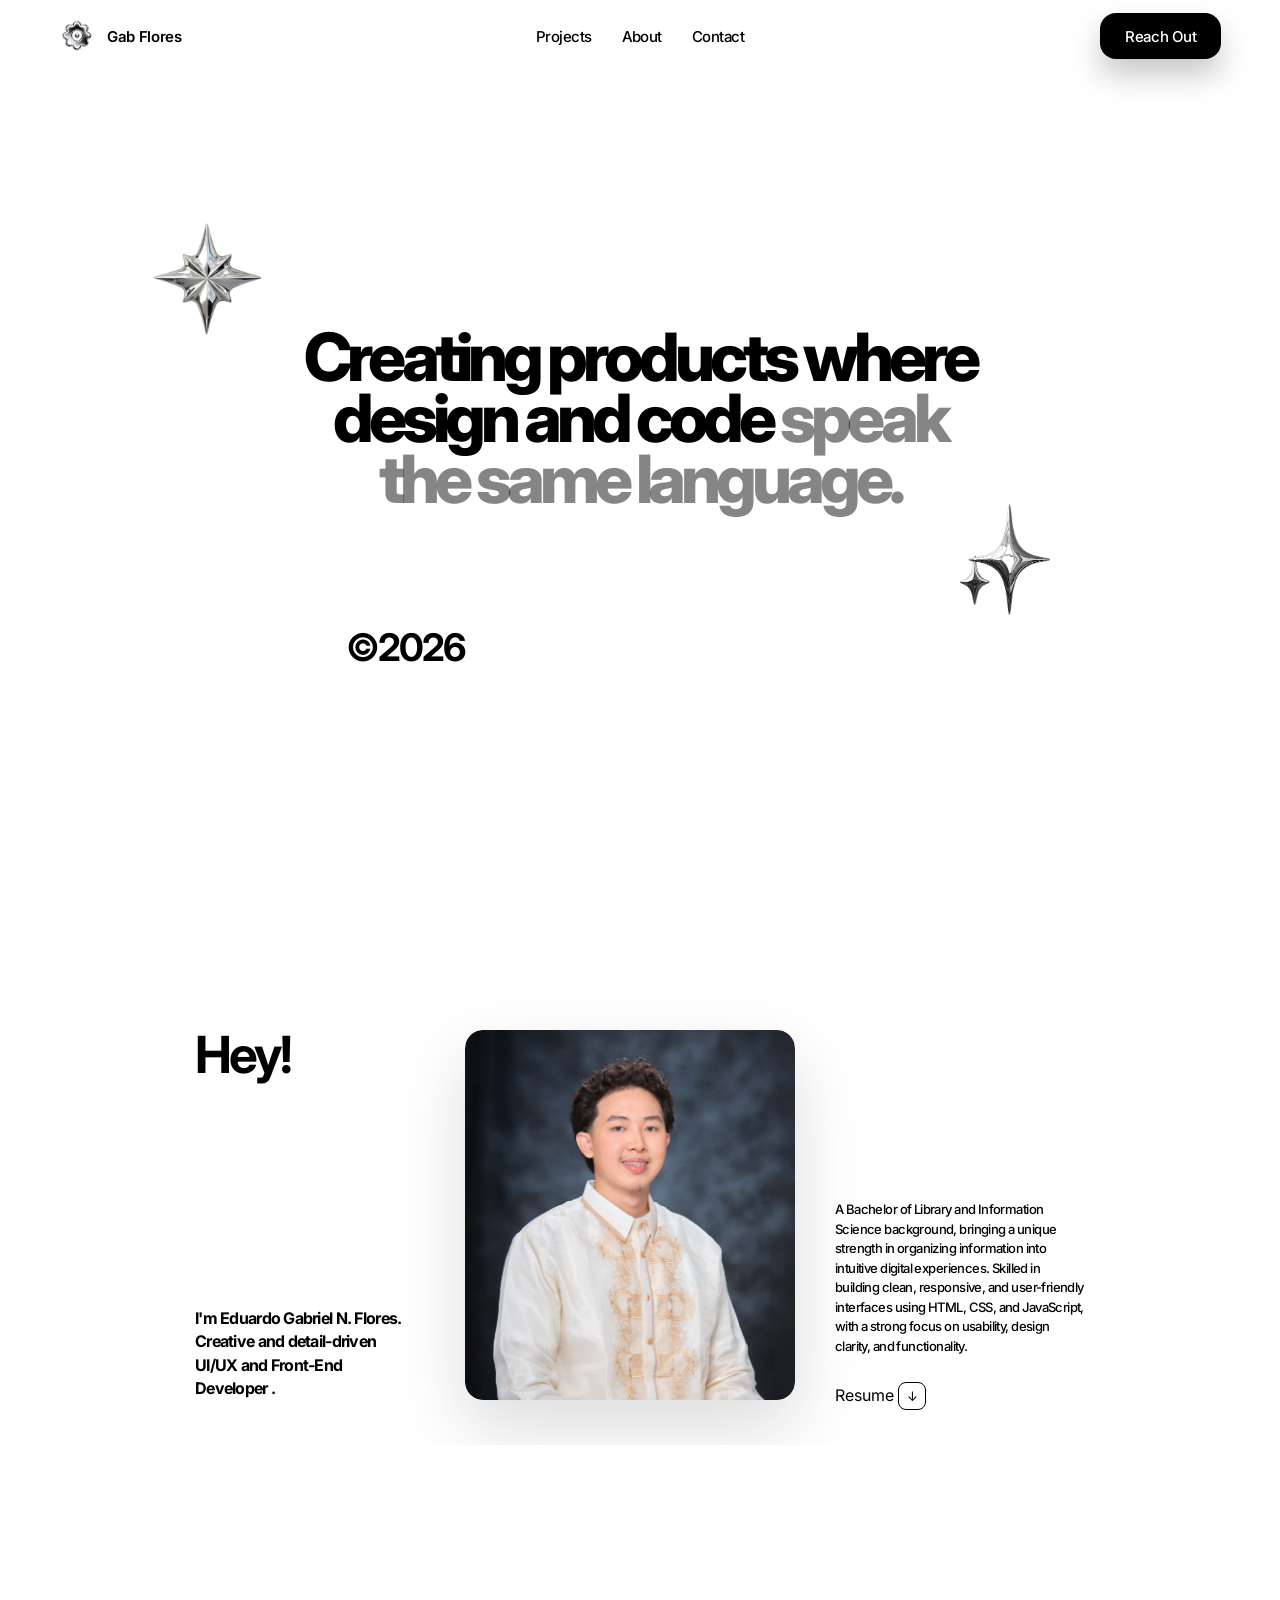
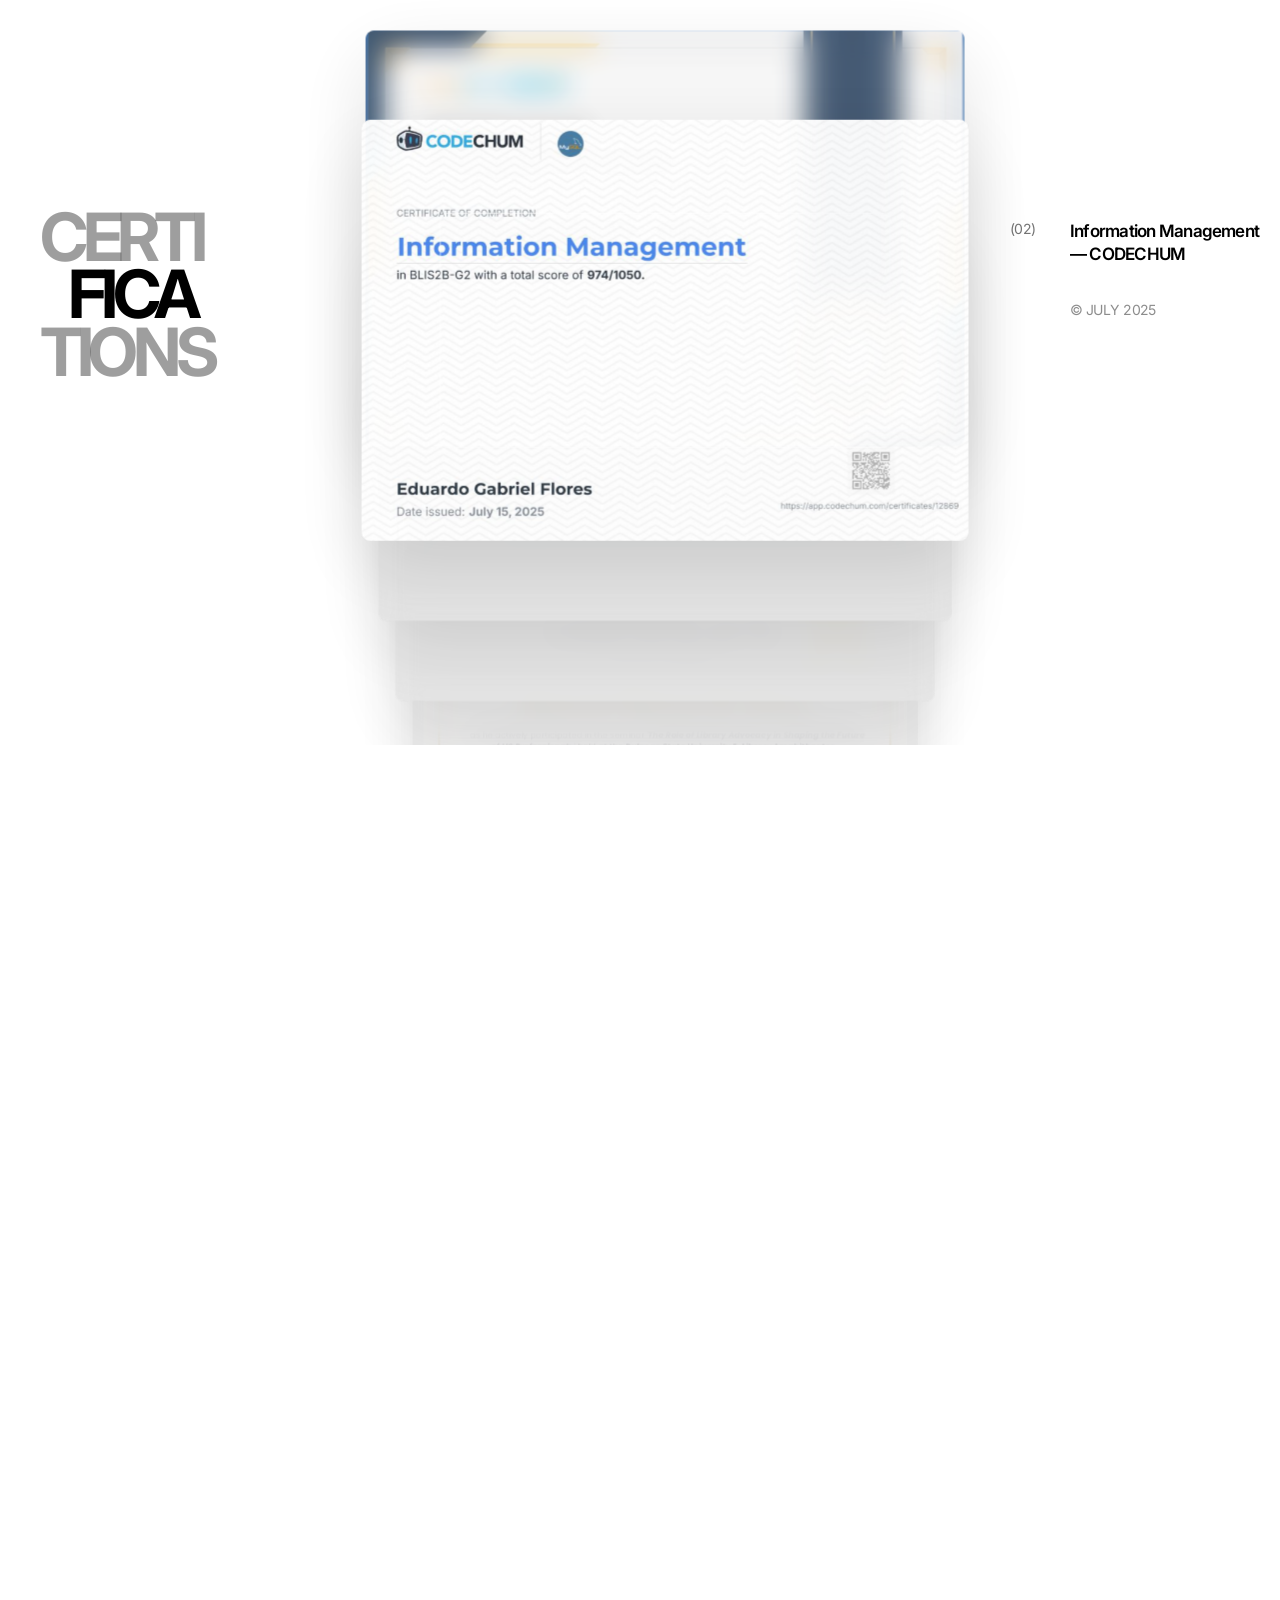
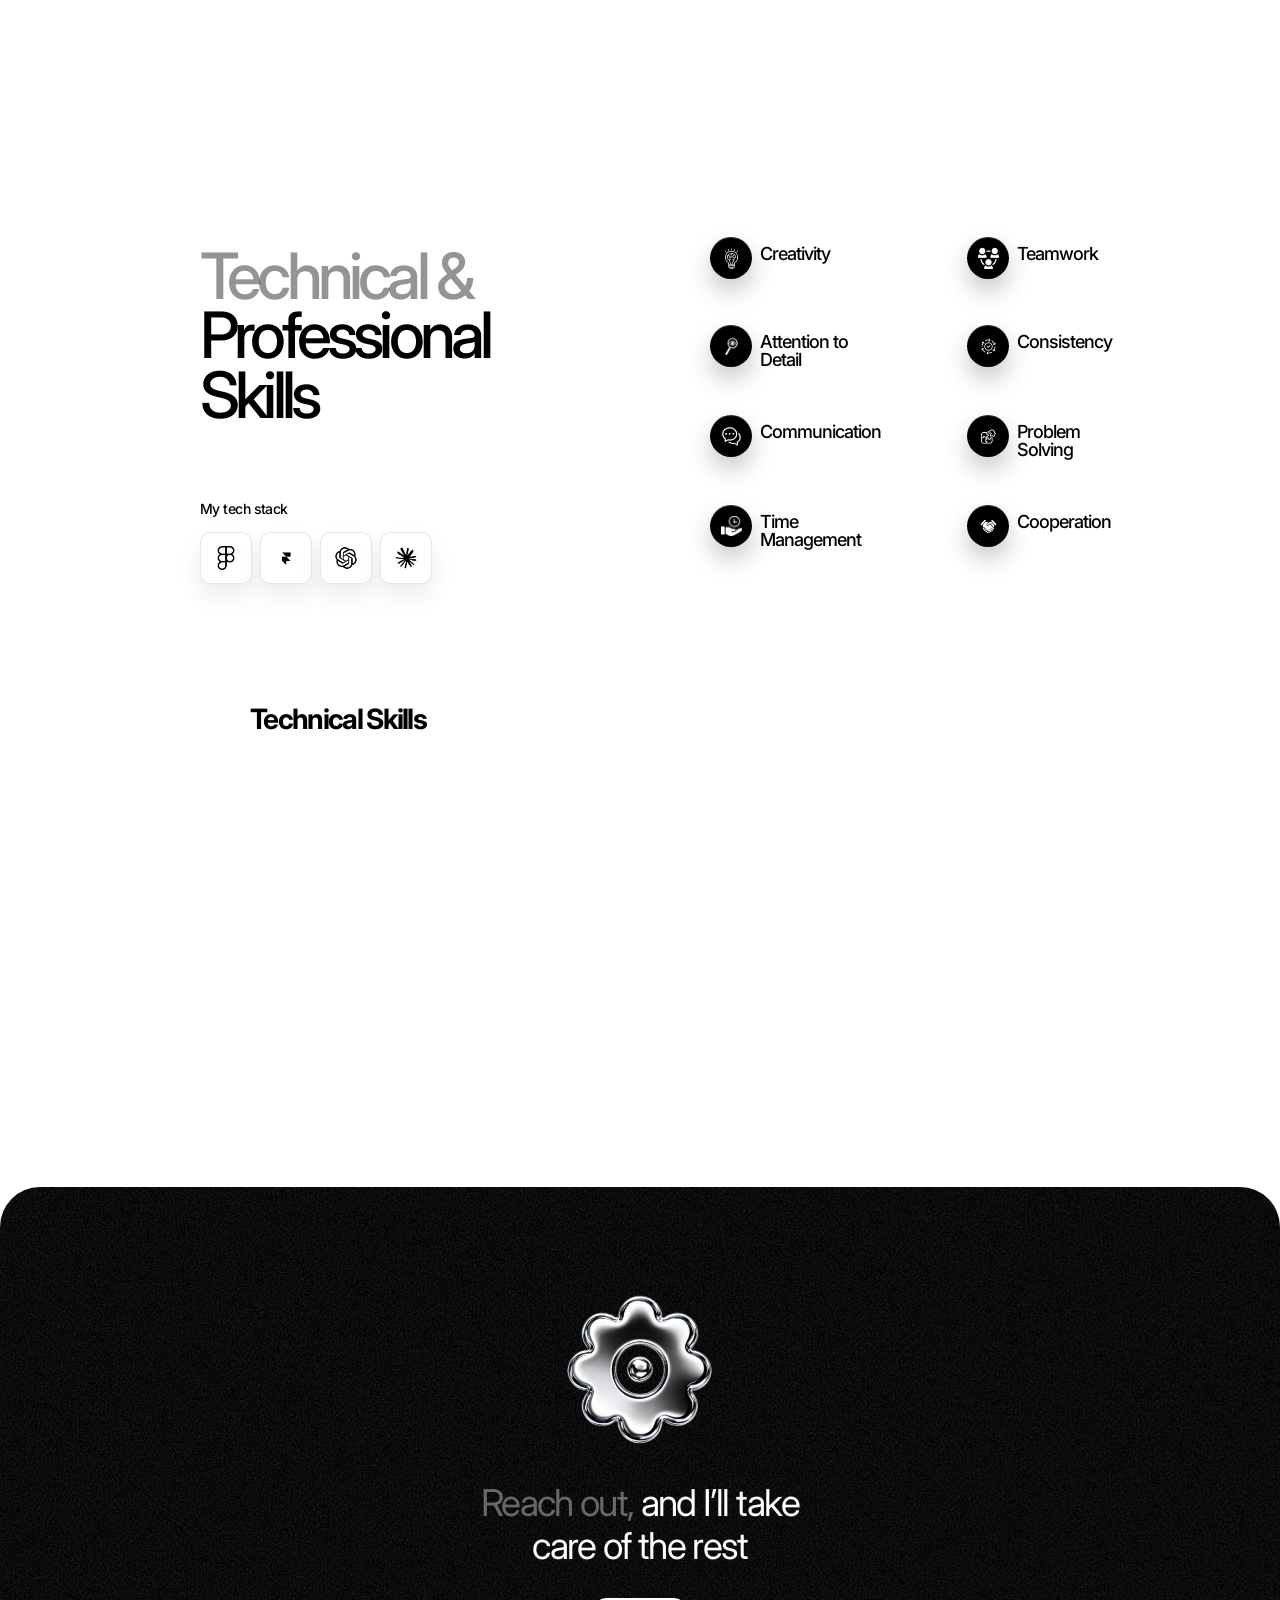
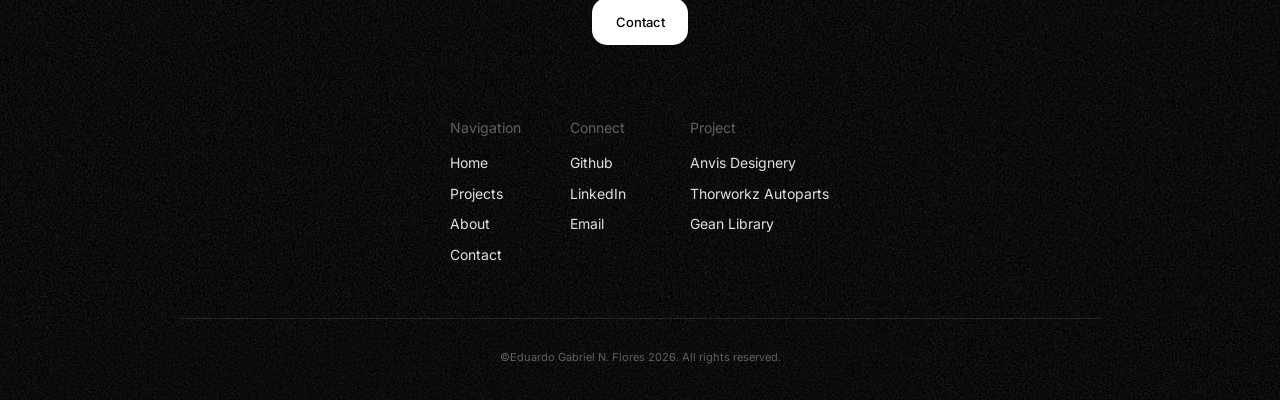
==== about.html @ dcfa1f6a "Initial portfolio upload" ====
<!DOCTYPE html>
<html lang="en">
<head>
  <meta charset="UTF-8" />
  <meta name="viewport" content="width=device-width, initial-scale=1.0" />
  <title>About — Gab Flores</title>
  <link rel="stylesheet" href="style.css" />
  <link rel="preconnect" href="https://fonts.googleapis.com" />
  <link rel="preconnect" href="https://fonts.gstatic.com" crossorigin />
  <link href="https://fonts.googleapis.com/css2?family=Inter:wght@300;400;500;600;700&display=swap" rel="stylesheet" />
</head>
<body>

<!-- NAV -->
  <nav class="nav" id="nav">
    <div class="nav__logo">
      <a href="index.html"><img src="image/download.png" alt="Gab Flores logo" class="nav__logo-img" /></a>
      <a href="index.html"><span class="nav__logo-text">Gab Flores</span></a>
    </div>
    <ul class="nav__links">
      <li><a href="projects.html">Projects</a></li>
      <li><a href="about.html">About</a></li>
      <li><a href="contact.html">Contact</a></li>
    </ul>
    <a href="contact.html" class="btn btn--dark">Reach Out</a>
    <button class="nav__burger" id="navBurger" aria-label="Menu">
      <span></span><span></span><span></span>
    </button>
  </nav>

<!-- MOBILE MENU -->
  <div class="mobile-menu" id="mobileMenu">
    <ul>
      <li><a href="index.html">Home</a></li>
      <li><a href="projects.html">Projects</a></li>
      <li><a href="about.html">About</a></li>
      <li><a href="contact.html">Contact</a></li>
    </ul>

    <a href="contact.html" class="mobile-menu__reach">Reach Out</a>

    <img src="image/download.png" alt="Gab Flores logo" class="mobile-menu__logo" />

    <div class="mobile-menu__socials">
      <a href="mailto:nuque211811@gmail.com" aria-label="Email">
        <img src="image/email.png" alt="Email" />
      </a>
      <a href="https://www.linkedin.com/in/eduardo-gabriel-flores-74ba073aa/" target="_blank" aria-label="LinkedIn">
        <img src="image/link.png" alt="LinkedIn" />
      </a>
      <a href="https://github.com/code-gab18" target="_blank" aria-label="Github">
        <img src="image/6.png" alt="Github" />
      </a>
    </div>
  </div>

<!-- ABOUT HERO -->
<section class="about-hero">
  <img src="image/chrome1.png" alt="" class="about-hero__star" />

  <h1 class="about-hero__title">
    Creating products where<br />
    design and code <span>speak</span><br />
    <span>the same language.</span>
  </h1>

  <img src="image/chrome2.png" alt="" class="about-hero__plus" />

  <p class="about-hero__year">©2026</p>
</section>

  <!-- ABOUT INTRO -->
<section class="about-intro">
  <div class="about-intro__inner">

    <div class="about-intro__left">
      <h2 class="about-intro__hey">Hey!</h2>

      <p class="about-intro__sub">
        I'm Eduardo Gabriel N. Flores.<br>
        Creative and detail-driven<br>
        UI/UX and Front-End<br>
        Developer .
      </p>
    </div>

    <div class="about-intro__center">
      <img src="image/f9f101a0-ad62-48b0-b1f3-c94a08773283.jpg" alt="Eduardo Gabriel N. Flores" class="about-intro__photo" />
    </div>

    <div class="about-intro__right">
      <p>
        A Bachelor of Library and Information Science background, bringing a unique
        strength in organizing information into intuitive digital experiences.
        Skilled in building clean, responsive, and user-friendly interfaces using
        HTML, CSS, and JavaScript, with a strong focus on usability, design clarity,
        and functionality.
      </p>

      <a href="image/Resume.pdf" download="Eduardo_Gabriel_Nuque_Flores_Resume.pdf" class="get-started-link">
  Resume
  <span class="arrow-box">↓</span>
</a>
    </div>

  </div>
</section>

<!-- CERTIFICATIONS ARCHIVE -->
<section class="about-archive" id="aboutArchive">
  <div class="about-archive__sticky">
    <div class="about-archive__inner">

      <div class="about-archive__left">
        <h2><span>CERTI</span>&ensp;FICA<span>TIONS</span></h2>
      </div>

      <div class="about-archive__stack" id="archiveStack">
        <article class="about-archive__card" data-title="Website UI/UX Designing using ChatGPT — Simplilearn" data-year="MAY 2026">
          <img src="image/Cert3.JPG" alt="">
          <button class="archive-view-btn" type="button">View</button>
        </article>

        <article class="about-archive__card" data-title="Information Management — CODECHUM" data-year=" JULY 2025">
          <img src="image/Cert2.JPG" alt="">
          <button class="archive-view-btn" type="button">View</button>
        </article>

        <article class="about-archive__card" data-title="Empathy in Action: Building Stronger Teams Through Understanding" data-year="APRIL 2025">
          <img src="image/archive-3.jpg" alt="">
          <button class="archive-view-btn" type="button">View</button>
        </article>

        <article class="about-archive__card" data-title="Breaking Barriers: Inclusive Leadership for a Diverse Community" data-year=" APRIL 2025">
          <img src="image/Cert4.png" alt="">
          <button class="archive-view-btn" type="button">View</button>
        </article>

        <article class="about-archive__card" data-title="Adaptive Leadership: Overcoming Challenges with Resilience" data-year="APRIL 2025">
          <img src="image/Cert5.png" alt="">
          <button class="archive-view-btn" type="button">View</button>
        </article>

        <article class="about-archive__card" data-title="The Role of Library Advocacy in Shaping the Future LIS Professionals" data-year="FEBRUARY 2025">
          <img src="image/cert1.JPG" alt="">
          <button class="archive-view-btn" type="button">View</button>
        </article>
      </div>

      <div class="about-archive__info">
        <span id="archiveMetaNum">(01)</span>
        <div>
          <strong id="archiveMetaTitle">Empathy in Action</strong>
          <p id="archiveMetaType">Building Stronger Teams Through Understanding</p>
        </div>
        <span id="archiveMetaYear">© 2025</span>
      </div>

    </div>
  </div>
</section>

<!-- IMAGE PREVIEW -->
<div class="archive-preview" id="archivePreview">
  <div class="archive-preview__panel">
    <button class="archive-preview__close" id="archivePreviewClose" type="button">✕</button>
    <img src="" alt="" id="archivePreviewImg">
  </div>
</div>

  <!-- SKILLS SECTION -->
<section class="skills">
  <div class="skills__inner">

    <div class="skills__left">
      <h2 class="skills__title">
        <span>Technical &amp;</span><br>
        Professional<br>
        Skills
      </h2>

      <div class="skills__tech-stack">
        <p class="skills__tech-label">My tech stack</p>

        <div class="skills__tech-icons">
          <a href="#" class="tech-icon"><img src="image/logo1.png" alt="Figma"></a>
          <a href="#" class="tech-icon"><img src="image/logo2.png" alt="Framer"></a>
          <a href="#" class="tech-icon"><img src="image/logo3.png" alt="OpenAI"></a>
          <a href="#" class="tech-icon"><img src="image/logo4.png" alt="Tool"></a>
        </div>
      </div>
    </div>

    <div class="skills__right">
      <div class="skills__list">

        <div class="skill-item">
          <span class="skill-item__icon"><img src="image/icon1.png" alt=""></span>
          <p>Creativity</p>
        </div>

        <div class="skill-item">
          <span class="skill-item__icon"><img src="image/icon5.png" alt=""></span>
          <p>Teamwork</p>
        </div>

        <div class="skill-item">
          <span class="skill-item__icon"><img src="image/icon2.png" alt=""></span>
          <p>Attention to Detail</p>
        </div>

        <div class="skill-item">
          <span class="skill-item__icon"><img src="image/icon6.png" alt=""></span>
          <p>Consistency</p>
        </div>

        <div class="skill-item">
          <span class="skill-item__icon"><img src="image/icon3.png" alt=""></span>
          <p>Communication</p>
        </div>

        <div class="skill-item">
          <span class="skill-item__icon"><img src="image/icon7.png" alt=""></span>
          <p>Problem Solving</p>
        </div>

        <div class="skill-item">
          <span class="skill-item__icon"><img src="image/icon4.png" alt=""></span>
          <p>Time Management</p>
        </div>

        <div class="skill-item">
          <span class="skill-item__icon"><img src="image/icon8.png" alt=""></span>
          <p>Cooperation</p>
        </div>

      </div>
    </div>

  </div>
</section>

<!-- TECHNICAL SKILLS -->
<section class="tech-skills">
  <div class="tech-skills__inner">
    <h2 class="tech-skills__title">Technical Skills</h2>

    <div class="tech-skills__grid">
      <div class="tech-card">
        <div class="tech-card__icon">
          <img src="image/1.png" alt="HTML5">
        </div>
        <div class="tech-card__info">
          <h3>HTML5</h3>
          <p>Creates the structure behind every webpage.</p>
        </div>
      </div>

      <div class="tech-card">
        <div class="tech-card__icon">
          <img src="image/4.png" alt="UI/UX">
        </div>
        <div class="tech-card__info">
          <h3>UI/UX</h3>
          <p>Designing intuitive digital experiences.</p>
        </div>
      </div>

      <div class="tech-card">
        <div class="tech-card__icon">
          <img src="image/2.png" alt="CSS3">
        </div>
        <div class="tech-card__info">
          <h3>CSS3</h3>
          <p>Creates visually engaging web experiences.</p>
        </div>
      </div>

      <div class="tech-card">
        <div class="tech-card__icon">
          <img src="image/5.png" alt="Figma">
        </div>
        <div class="tech-card__info">
          <h3>Figma</h3>
          <p>From wireframes to polished prototypes.</p>
        </div>
      </div>

      <div class="tech-card">
        <div class="tech-card__icon">
          <img src="image/3.png" alt="JavaScript">
        </div>
        <div class="tech-card__info">
          <h3>JavaScript</h3>
          <p>Turns static pages into interactive products.</p>
        </div>
      </div>

      <div class="tech-card">
        <div class="tech-card__icon">
          <img src="image/6.png" alt="GitHub">
        </div>
        <div class="tech-card__info">
          <h3>GitHub</h3>
          <p>Building and maintaining code efficiently.</p>
        </div>
      </div>
    </div>
  </div>
</section>

<!-- FOOTER -->
<footer class="gf-footer">
  <div class="gf-footer__wrap">

    <a href="index.html" class="gf-footer__flower-link" aria-label="Contact">
      <img src="image/download.png" alt="" class="gf-footer__flower" />
    </a>

    <h2 class="gf-footer__title">
      <span>Reach out,</span> and I’ll take<br />
      care of the rest
    </h2>

    <a href="contact.html" class="gf-footer__btn">Contact</a>

    <div class="gf-footer__links">
      <div class="gf-footer__col">
        <p>Navigation</p>
        <a href="index.html">Home</a>
        <a href="projects.html">Projects</a>
        <a href="about.html">About</a>
        <a href="contact.html">Contact</a>
      </div>

      <div class="gf-footer__col">
        <p>Connect</p>
        <a href="https://github.com/code-gab18">Github</a>
        <a href="https://www.linkedin.com/in/eduardo-gabriel-flores-74ba073aa/">LinkedIn</a>
        <a href="mailto:nuque21811@gmail.com">Email</a>
      </div>

      <div class="gf-footer__col">
        <p>Project</p>
        <a href="https://anvisdesignery.netlify.app/">Anvis Designery</a>
        <a href="https://thorworkz.netlify.app/">Thorworkz Autoparts</a>
        <a href="https://geanlibrary.netlify.app/">Gean Library</a>
      </div>
    </div>

    <div class="gf-footer__line"></div>

    <p class="gf-footer__copy">
      ©Eduardo Gabriel N. Flores 2026. All rights reserved.
    </p>

  </div>
</footer>

  <script src="main.js"></script>
</body>
</html>
---- style.css ----
/* ============================================================
   GAB FLORES — Pixel-perfect replica
   ============================================================ */

*, *::before, *::after { box-sizing: border-box; margin: 0; padding: 0; }

:root {
  --black: #000000;
  --white: #ffffff;
  --off-white: #f5f5f5;
  --gray-text: #555;
  --gray-light: #e5e5e5;
  --font: 'Inter', -apple-system, BlinkMacSystemFont, sans-serif;
  --nav-h: 72px;
}

:root {
  --hero-x: clamp(28px, 4.6vw, 72px);
  --hero-text-left: clamp(72px, 11.4vw, 210px);
  --hero-text-right: clamp(72px, 12vw, 230px);
  --framer-ease: cubic-bezier(.22, 1, .36, 1);
}

html { scroll-behavior: smooth; }

body {
  font-family: var(--font);
  color: var(--black);
  background: var(--white);
  overflow-x: hidden;
  -webkit-font-smoothing: antialiased;
}

img { display: block; max-width: 100%; }
a { text-decoration: none; color: inherit; }
ul { list-style: none; }

/* ============================================================
   BUTTONS
   ============================================================ */
.btn {
  display: inline-flex;
  align-items: center;
  justify-content: center;
  gap: 8px;
  min-height: 42px;
  padding: 11px 22px;
  border-radius: 999px;
  font-size: 14px;
  font-weight: 500;
  line-height: 1;
  cursor: pointer;
  border: 0;
  white-space: nowrap;
  will-change: transform, opacity, background-color;
  transition:
    transform 320ms cubic-bezier(.22, 1, .36, 1),
    opacity 320ms cubic-bezier(.22, 1, .36, 1),
    background-color 320ms cubic-bezier(.22, 1, .36, 1),
    border-color 320ms cubic-bezier(.22, 1, .36, 1);
}
.btn:hover { opacity: .82; transform: translateY(-2px); }
.btn:active { transform: translateY(0) scale(.98); }

.btn--dark { background: var(--black); color: var(--white); }
.btn--outline {
  background: transparent;
  color: var(--white);
  border: 1px solid rgba(255,255,255,.48);
}
.btn--outline:hover { background: rgba(255,255,255,.08); border-color: rgba(255,255,255,.76); }


/* ============================================================
   NAV
   ============================================================ */

.nav,
.nav.scrolled {
  height: var(--nav-h) !important;
  padding: 0 var(--hero-x) !important;
  display: grid !important;
  grid-template-columns: 1fr auto 1fr !important;
  align-items: center !important;
  border: 0 !important;
  box-shadow: none !important;
  backdrop-filter: none !important;
  -webkit-backdrop-filter: none !important;
}

.nav > .btn--dark {
  justify-self: end;
  height: 46px;
  padding: 0 25px;
  border-radius: 16px;
  font-size: 15px;
  font-weight: 500;
  letter-spacing: -0.02em;
  box-shadow: 0 16px 30px rgba(0,0,0,.22);
}

.nav {
  position: fixed;
  top: 0; left: 0; right: 0;
  z-index: 100;
  height: var(--nav-h);
  display: flex;
  align-items: center;
  justify-content: space-between;
  padding: 0 32px;
  background: #fff !important;
  transition: background 0.3s;
}

.nav__logo {
  justify-self: start;
  display: flex;
  align-items: center;
  gap: 12px;
  font-size: 15px;
  font-weight: 600;
  letter-spacing: -0.02em;
   line-height: 1;
}

.nav__logo-img {
  width: 36px !important;
  height: 36px !important;
  object-fit: contain;
  display: block;
  animation: gfFlowerRotate 11s linear infinite;
  transform-origin: center;
  transition:
    scale 0.45s cubic-bezier(.22,1,.36,1),
    filter 0.45s cubic-bezier(.22,1,.36,1),
    opacity 0.45s cubic-bezier(.22,1,.36,1);
}

.nav__links {
  display: flex;
  gap: 30px;
  font-size: 15px;
  font-weight: 500;
  letter-spacing: -0.035em;
}

.nav__links a {
  color: var(--black);
  transition: transform 360ms var(--framer-ease), opacity 360ms var(--framer-ease);
  opacity: 1;
}
.nav__links a:hover {
  color: #c0c0c0;
  font-size: 20px;
}
.nav__links a:hover,
.nav__links a.active {
  opacity: 55;
  transform: translateY(-1px);
}

.nav__burger {
  display: none;
  flex-direction: column;
  gap: 5px;
  background: none;
  border: none;
  cursor: pointer;
  padding: 6px;
}
.nav__burger span {
  display: block;
  width: 22px;
  height: 2px;
  background: var(--black);
  border-radius: 2px;
  transition: all 0.3s;
}

/* MOBILE MENU */
.mobile-menu {
  display: none;
  position: fixed;
  top: var(--nav-h);
  left: 0; right: 0;
  background: var(--white);
  z-index: 99;
  padding: 24px 32px 32px;
  border-bottom: 1px solid var(--gray-light);
  flex-direction: column;
  gap: 20px;
  animation: slideDown 0.25s ease;
}
.mobile-menu.open { display: flex; }
.mobile-menu ul { display: flex; flex-direction: column; gap: 18px; }
.mobile-menu a { font-size: 16px; font-weight: 500; }

@keyframes slideDown {
  from { opacity: 0; transform: translateY(-10px); }
  to   { opacity: 1; transform: translateY(0); }
}


/* ============================================================
   HERO (index)
   ============================================================ */
.hero {
  min-height: 100svh;
  margin-top: 0px;
  padding-top: 0 !important;
  position: relative;
  overflow: hidden;
  background: var(--white);
  isolation: isolate;
}

.hero__photo-wrap {
  margin-top: 70px;
  width: 100%;
  min-height: calc(100svh - var(--nav-h));
  display: flex;
  justify-content: center;
  align-items: flex-start;
  position: relative;
  padding-top: clamp(8px, 2vw, 24px);
}



.hero__photo {
  width: min(48vw, 760px) !important;
  min-width: 1160px;
  height: 100vh !important;
  object-fit: cover;
  object-position: top center;
  margin: 0 auto;
  transform-origin: center 40%;
  transition: transform 900ms var(--framer-ease), filter 900ms var(--framer-ease);
  will-change: transform;
}

.hero__photo-wrap::before {
  content: '';
  position: absolute;
  inset: auto 0 0 0;
  height: 42%;
  background: linear-gradient(to bottom, rgba(255,255,255,0) 0%, rgba(255,255,255,.78) 40%, #ffffff 100%) !important;
  pointer-events: none;
  z-index: 1;
}



.hero__bottom {
  position: absolute;
  z-index: 3;
  bottom: 0;
  left: 0;
  right: 0;
  display: grid;
  grid-template-columns: minmax(340px, 500px) minmax(300px, 365px);
  justify-content: space-between;
  align-items: end;
  gap: 40px;
  padding: 0 var(--hero-text-right) clamp(54px, 7vh, 94px) var(--hero-text-left) !important;
  margin-bottom: 50px;
}


.hero__headline {
  font-size: 40px;
  font-weight: 500;
  line-height: .98;
  letter-spacing: -.055em;
  color: var(--black);
  text-wrap: balance;
  margin-bottom: 50px;
}

.hero__bio {
  display: flex;
  flex-direction: column;
  align-items: flex-start;
  gap: 22px;
}
.hero__bio p {
  font-size: 15px;
  line-height: 1.62;
  letter-spacing: -0.035em;
  color: rgba(0,0,0,.82);
}

.hero__cta {
  align-self: flex-start;
  height: 46px;
  padding: 0 24px;
  border-radius: 15px;
  box-shadow: 0 20px 30px rgba(0, 0, 0, 0.18);
}

body.is-scrolling .hero__photo {
  filter: saturate(1.02) contrast(1.02);
}
/* ============================================================
   FEATURED PROJECTS (index)
   ============================================================ */
.featured {
  padding: clamp(74px, 8vw, 112px) 0 0;
  background: var(--white);
  margin-bottom: 80px;
}

/* Inner wrapper constrains width and adds side padding */
.featured__header {
  display: flex;
  align-items: center;
  justify-content: space-between;
  margin-bottom: 35px;
  max-width: 1030px;
  margin-left: auto;
  margin-right: auto;
  padding: 0 clamp(28px, 4vw, 64px);
}

.featured__title {
  color: #000000;
  font-size: 38px;
  font-weight: 500;
  letter-spacing: -.05em;
  line-height: 1;
}
.featured__title span { 
  color: rgba(0, 0, 0, 0.38); }

.featured__all {
  display: inline-flex;
  align-items: center;
  gap: 8px;
  font-size: 13px;
  font-weight: 500;
  color: var(--black);
  border: 1.5px solid currentColor;
  border-radius: 10px;
  padding: 8px 16px 8px 18px;
  transition:
    background 280ms cubic-bezier(.22,1,.36,1),
    border-color 280ms cubic-bezier(.22,1,.36,1),
    transform 280ms cubic-bezier(.22,1,.36,1);
}
.featured__all:hover {
  background: rgba(0,0,0,.04);
  border-color: rgba(0,0,0,.3);
  transform: translateX(2px);
}
.featured__all .arrow {
  font-size: 15px;
  display: inline-block;
  transition: transform 280ms cubic-bezier(.22,1,.36,1);
}
.featured__all:hover .arrow { transform: translateX(3px); }

/* Banner: full bleed edge-to-edge */
.featured__banner {
  width: 900px;
  height: clamp(160px, 17vw, 200px);
  overflow: hidden;
  border-radius: 0;
  margin-left: 415px;
  margin-right: 500px;
  margin-bottom: 40px;
  background: #ffffff;
  position: relative;
  align-items: center;
  justify-content: center;
}
.featured__banner-video {
  position: absolute;
  inset: 0;
  width: 100%;
  height: 100%;
  object-fit: cover;
  display: block;
}
.featured__banner-img { width: 100%; height: 100%; object-fit: cover; display: block; }

/* Cards wrapper — constrained width, side padding */
.featured__cards {
  display: flex;
  flex-direction: column;
  gap: 16px;
  margin-top: 16px;
  max-width: 900px;
  margin-left: auto;
  margin-right: auto;
  padding: 0 clamp(28px, 4vw, 64px);
}

/* ── Main card: image LEFT 40%, info RIGHT 60% ── */
.project-card {
  display: grid;
  grid-template-columns: 40% 1fr;
  gap: 0;
  overflow: hidden;
  min-height: 400px;
  background: #f7f7f7;
  border: 1px solid rgba(0,0,0,.08);
  border-radius: 18px;
  cursor: pointer;
  box-shadow: 0 1px 0 rgba(0,0,0,.03);
  will-change: transform, box-shadow;
  transition:
    transform 460ms cubic-bezier(.22,1,.36,1),
    box-shadow 460ms cubic-bezier(.22,1,.36,1),
    border-color 460ms cubic-bezier(.22,1,.36,1);
}
.project-card:hover {
  transform: translateY(-5px);
  border-color: rgba(0,0,0,.12);
  box-shadow: 0 24px 70px rgba(0,0,0,.10);
}

.project-card__img-wrap {
  width: 100%;
  height: 100%;
  min-height: 300px;
  min-width: 380px;
  overflow: hidden;
  background: #e7e7e7;
}
.project-card__img {
  width: 100%;
  height: 100%;
  object-fit: cover;
  display: block;
  transition: transform 700ms cubic-bezier(.22,1,.36,1);
}
.project-card:hover .project-card__img { transform: scale(1.045); }

.project-card__info {
  display: flex;
  flex-direction: column;
  justify-content: center;
  gap: 13px;
  padding-left: 100px;
  padding-right: 30px;
}
.project-card__title {
  font-size: clamp(18px, 1.9vw, 26px);
  font-weight: 450;
  letter-spacing: -.045em;
  line-height: 1.12;
  text-wrap: balance;
  color: var(--black);
}
.project-card__meta {
  font-size: 10px;
  line-height: 1.4;
  color: rgba(0,0,0,.45);
  display: flex;
  align-items: center;
  gap: 8px;
}
.project-card__meta span { font-weight: 600; color: rgba(0,0,0,.65); }
.project-card__desc {
  font-size: 10px;
  line-height: 1.65;
  color: rgba(0,0,0,.52);
  max-width: 440px;
}

/* ── Bottom row: 2 cards side by side ── */
.featured__cards-row2 {
  display: grid;
  grid-template-columns: 1fr 1fr;
  gap: 16px;
}

/* Small card: image on top, text below */
.project-card--sm {
  display: flex;
  flex-direction: column;
  min-height: 0;
  background: #f7f7f7;
  border-radius: 18px;
  overflow: hidden;
  cursor: pointer;
  will-change: transform, box-shadow;
  transition:
    transform 460ms cubic-bezier(.22,1,.36,1),
    box-shadow 460ms cubic-bezier(.22,1,.36,1);
}
.project-card--sm:hover {
  transform: translateY(-5px);
  box-shadow: 0 24px 70px rgba(0,0,0,.10);
}
.project-card--sm .project-card__img-wrap {
  width: 100%;
  height: clamp(200px, 21vw, 280px);
  min-height: unset;
  flex-shrink: 0;
}
.project-card--sm .project-card__info {
  flex: 1;
  padding: 18px 24px 22px;
  gap: 8px;
  border-left: none;
  justify-content: flex-start;
}
.project-card--sm .project-card__title {
  font-size: clamp(14px, 1.4vw, 18px);
  letter-spacing: -.035em;
  line-height: 1.22;
}
.project-card--sm .project-card__meta { font-size: 11.5px; }


/* VIEW PROJECTS link */
.featured__view-all {
  display: flex;
  justify-content: center;
  padding: clamp(42px, 5vw, 68px) 0 clamp(74px, 8vw, 112px);
}
.view-all-link {
  display: inline-flex;
  align-items: center;
  gap: 10px;
  color: var(--black);
  font-size: 13px;
  font-weight: 600;
  letter-spacing: .095em;
  text-transform: uppercase;
  transition: opacity 280ms ease, transform 280ms ease;
}
.view-all-link:hover { opacity: .55; transform: translateY(-2px); }
.arrow-box {
  display: inline-flex;
  align-items: center;
  justify-content: center;
  width: 28px;
  height: 28px;
  border: 1.5px solid currentColor;
  border-radius: 8px;
  font-size: 13px;
  line-height: 1;
}

/* ============================================================
   FOOTER
   ============================================================ */

.gf-footer {
  width: calc(100%);
  margin: 0;
  color: #fff;
  background-image: url("image/noise.JPG");
  background-color: #000000;
  border-radius: 40px 40px 0 0;
  overflow: hidden;
  position: relative;
  margin-top: -120px;
  z-index: 10;

}

.gf-footer::before {
  content: "";
  position: absolute;
  inset: 0;
  background-image: url("data:image/svg+xml,%3Csvg viewBox='0 0 256 256' xmlns='http://www.w3.org/2000/svg'%3E%3Cfilter id='noise'%3E%3CfeTurbulence type='fractalNoise' baseFrequency='0.9' numOctaves='4' stitchTiles='stitch'/%3E%3C/filter%3E%3Crect width='100%25' height='100%25' filter='url(%23noise)' opacity='1'/%3E%3C/svg%3E");
  background:
    radial-gradient(circle at center, rgba(255,255,255,0.055) 0.7px, transparent 0.8px);
  background-size: 4px 4px;
  opacity: 0.08;
  pointer-events: none;
}

.gf-footer__wrap {
  position: relative;
  z-index: 1;
  min-height: 735px;
  padding: 55px 40px 35px;
  display: flex;
  flex-direction: column;
  align-items: center;
  text-align: center;
}

.gf-footer__flower-link {
  width: 180px;
  height: 180px;
  display: block;
  margin-top: 40px;
  margin-bottom: 20px;
  border-radius: 50%;
}

.gf-footer__flower {
  width: 180px;
  height: 180px;
  object-fit: fill;
  display: block;
  animation: gfFlowerRotate 11s linear infinite;
  transform-origin: center;
  transition:
    scale 0.45s cubic-bezier(.22,1,.36,1),
    filter 0.45s cubic-bezier(.22,1,.36,1),
    opacity 0.45s cubic-bezier(.22,1,.36,1);
}

.gf-footer__flower-link:hover .gf-footer__flower {
  scale: 1.055;
  opacity: 0.92;
}

@keyframes gfFlowerRotate {
  from {
    transform: rotate(0deg);
  }

  to {
    transform: rotate(360deg);
  }
}

.gf-footer__title {
  margin: 0;
  color: #ffffff;
  font-size: 37px;
  line-height: 1.15;
  letter-spacing: -0.045em;
  font-weight: 400;
  margin-bottom: 31px;
}

.gf-footer__title span {
  color: rgba(255, 255, 255, 0.38);
}

.gf-footer__btn {
  height: 47px;
  min-width: 96px;
  padding: 0 20px;
  border-radius: 15px;
  background: #fff;
  color: #000;
  display: inline-flex;
  align-items: center;
  justify-content: center;
  font-size: 13px;
  font-weight: 500;
  text-decoration: none;
  transition:
    transform 0.35s cubic-bezier(.22,1,.36,1),
    background 0.35s cubic-bezier(.22,1,.36,1),
    box-shadow 0.35s cubic-bezier(.22,1,.36,1);
}

.gf-footer__btn:hover {
  transform: translateY(-2px);
  background: #f4f4f4;
  box-shadow: 0 10px 24px rgba(255,255,255,0.08);
}

.gf-footer__links {
  margin-top: 75px;
  display: grid;
  grid-template-columns: 120px 120px 140px;
  text-align: left;
  justify-content: center;
}

.gf-footer__col {
  display: flex;
  flex-direction: column;
  align-items: flex-start;
}

.gf-footer__col p {
  margin: 0 0 18px;
  font-size: 14px;
  line-height: 1.2;
  font-weight: 400;
  color: rgba(255, 255, 255, 0.35);
}

.gf-footer__col a {
  width: fit-content;
  margin-bottom: 14px;
  color: rgba(255,255,255,0.88);
  font-size: 14px;
  line-height: 1.2;
  font-weight: 400;
  text-decoration: none;
  transition:
    color 0.28s ease,
    opacity 0.28s ease,
    transform 0.28s ease;
}

.gf-footer__col a:hover {
  color: #fff;
  opacity: 1;
  transform: translateY(-1px);
}

.gf-footer__line {
  width: min(940px, 72vw);
  height: 1px;
  margin-top: 40px;
  margin-bottom: 15px;
  background: rgba(255, 255, 255, 0.11);
}

.gf-footer__copy {
  width: calc(100%);
  margin: 16px auto 0;
  color: rgba(255,255,255,0.35);
  font-size: 11px;
  line-height: 1.4;
  font-weight: 400;
  text-align: center;
  white-space: nowrap;
}

/* Tablet */



/* Mobile */


/* ============================================================
   MODAL
   ============================================================ */
.modal {
  display: none;
  position: fixed;
  inset: 0;
  z-index: 200;
  align-items: center;
  justify-content: center;
  padding: 32px;
}
.modal.open { display: flex; }

.modal__overlay {
  position: absolute;
  inset: 0;

  background: rgba(0,0,0,.35);
  backdrop-filter: blur(10px);

  animation: fadeOverlay .35s ease;
  cursor: pointer;
}

@keyframes fadeOverlay{

  from{
    opacity:0;
  }

  to{
    opacity:1;
  }

}

.modal__panel {
  position: relative;
  z-index: 1;

  width: min(720px, 100%);
  max-height: 88vh;

  background: var(--white);
  border-radius: 24px;

  overflow-y: auto;
  padding-bottom: 40px;

  box-shadow:
    0 35px 90px rgba(0,0,0,.18),
    0 12px 28px rgba(0,0,0,.10);

  animation: modalPop .45s cubic-bezier(.22,1,.36,1);
}

@keyframes modalPop {

  from{
    opacity:0;
    transform:
      translateY(22px)
      scale(.94);
  }

  to{
    opacity:1;
    transform:
      translateY(0)
      scale(1);
  }

}

.modal__close {
  position: sticky;
  top: 16px;
  float: right;
  margin: 16px 16px 0 0;
  width: 32px; height: 32px;
  border-radius: 50%;
  border: 1.5px solid var(--gray-light);
  background: var(--white);
  cursor: pointer;
  font-size: 13px;
  display: flex;
  align-items: center;
  justify-content: center;
  z-index: 2;
  transition: background 0.2s;
}
.modal__close:hover { background: var(--off-white); }

.modal__img-wrap {
  width: 100%;
  height: 220px;
  overflow: hidden;
  background: #eee;
}
.modal__img {
  width: 100%;
  height: 100%;
  object-fit: cover;
}

.modal__body { padding: 28px 32px 0; }
.modal__title {
  font-size: 22px;
  font-weight: 700;
  letter-spacing: -0.02em;
  margin-bottom: 24px;
}

.modal__label {
  font-size: 13px;
  color: var(--gray-text);
  font-weight: 500;
  padding-top: 2px;
}
.modal__content {
  font-size: 14px;
  line-height: 1.6;
}
.modal__content ul { list-style: disc; padding-left: 18px; margin-top: 8px; }
.modal__content li { margin-bottom: 4px; }



/* ============================================================
   PROJECTS PAGE
   ============================================================ */

.projects-showcase {
  min-height: 105vh;
  padding: calc(var(--nav-h) + 56px) 40px 76px;
  margin-bottom: 80px;
  position: relative;
  overflow: hidden;
  background:
    radial-gradient(circle at 50% 16%, rgba(255,255,255,.9), transparent 46%),
    linear-gradient(
      135deg,
      #ffffff 0%,
      #d7d7d7 12%,
      #f8f8f8 24%,
      #a9a9a9 38%,
      #ffffff 50%,
      #bcbcbc 62%,
      #f5f5f5 78%,
      #8f8f8f 100%
    );
}

.projects-showcase::before {
  content: "";
  position: absolute;
  inset: 0;
  background:
    radial-gradient(circle at 20% 20%, rgba(255,255,255,.55), transparent 28%),
    radial-gradient(circle at 80% 70%, rgba(0,0,0,.13), transparent 38%);
  pointer-events: none;
}

.projects-showcase__title {
  position: relative;
  z-index: 3;
  text-align: center;
  font-size: clamp(54px, 8vw, 118px);
  line-height: .85;
  letter-spacing: -.085em;
  padding-top: 40px;
  font-weight: 700;
  color: #000;
  margin: 0 auto 42px;
  transition:
    opacity .45s var(--framer-ease),
    transform .45s var(--framer-ease);
}

.projects-showcase__title span {
  color: rgba(0,0,0,.38);
}

.projects-carousel {
  position: relative;
  z-index: 4;
  height: 430px;
  max-width: 1260px;
  margin: 0 auto;
}

.projects-carousel__track {
  position: relative;
  width: 100%;
  height: 100%;
}

.projects-slide {
  position: absolute;
  top: 50%;
  left: 50%;
  width: 430px;
  height: 270px;
  border-radius: 24px;
  overflow: hidden;
  background: #ddd;
  box-shadow:
    0 35px 80px rgba(0,0,0,.28),
    0 12px 24px rgba(0,0,0,.16);
  transform: translate(-50%, -50%) scale(.75);
  opacity: 0;
  filter: grayscale(.15) brightness(.78);
  transition:
    transform .75s var(--framer-ease),
    opacity .75s var(--framer-ease),
    filter .75s var(--framer-ease);
}

.projects-slide img,
.projects-slide__video {
  width: 100%;
  height: 100%;
  object-fit: cover;
  object-position: center;
  display: block;
  border-radius: inherit;
  background: #e5e5e5;
  transition:
    transform .8s var(--framer-ease),
    opacity .8s var(--framer-ease);
}

.projects-slide__video {
  pointer-events: none;
  user-select: none;
}

.projects-slide.active {
  z-index: 5;
  opacity: 1;
  filter: none;
  transform: translate(-50%, -50%) scale(1.15);
}

.projects-slide.active img,
.projects-slide.active .projects-slide__video {
  transform: scale(1.02);
  animation: videoFade .8s var(--framer-ease);
}

@keyframes videoFade {
  from {
    opacity: .25;
    transform: scale(1.04);
  }

  to {
    opacity: 1;
    transform: scale(1.02);
  }
}

.projects-slide.prev {
  z-index: 3;
  opacity: .62;
  transform: translate(calc(-50% - 350px), -48%) scale(.82);
}

.projects-slide.next {
  z-index: 3;
  opacity: .62;
  transform: translate(calc(-50% + 350px), -48%) scale(.82);
}

.projects-carousel__btn {
  position: absolute;
  top: 50%;
  z-index: 12;
  width: 48px;
  height: 48px;
  border-radius: 15px;
  border: none;
  background: #000;
  color: #fff;
  font-size: 28px;
  line-height: 1;
  cursor: pointer;
  display: flex;
  align-items: center;
  justify-content: center;
  box-shadow: 0 16px 30px rgba(0,0,0,.22);
  transition:
    transform .35s var(--framer-ease),
    opacity .35s var(--framer-ease),
    background .35s var(--framer-ease);
}

.projects-carousel__btn:hover {
  opacity: .82;
}

.projects-carousel__btn--prev {
  left: 20px;
  transform: translateY(-50%);
}

.projects-carousel__btn--prev:hover {
  transform: translateY(-50%) translateY(-2px);
}

.projects-carousel__btn--next {
  right: 20px;
  transform: translateY(-50%);
}

.projects-carousel__btn--next:hover {
  transform: translateY(-50%) translateY(-2px);
}

.projects-showcase__bottom {
  position: relative;
  z-index: 3;
  width: min(100%, 1120px);
  margin: 32px auto 0;
  display: flex;
  align-items: center;
  justify-content: space-between;
  gap: 24px;
}

.projects-showcase__desc {
  max-width: 430px;
  margin: 0;
  font-size: 20px;
  line-height: 1.35;
  letter-spacing: -0.035em;
  font-weight: 500;
  color: rgba(0,0,0,.72);
  text-align: left;
}

.projects-showcase__actions {
  display: flex;
  justify-content: flex-end;
  gap: 12px;
}

.projects-showcase__watch,
.projects-showcase__list {
  height: 42px;
  padding: 0 22px;
  border-radius: 13px;
  display: inline-flex;
  align-items: center;
  justify-content: center;
  font-size: 13px;
  font-weight: 500;
  transition:
    transform .35s var(--framer-ease),
    opacity .35s var(--framer-ease);
}

.projects-showcase__watch {
  background: #000;
  color: #fff;
}

.projects-showcase__watch:hover{
  transform: translateY(-2px);
  opacity: .84;
}



/* PROJECT PAGE MODAL */
.project-page-modal {
  position: fixed;
  inset: 0;
  z-index: 300;
  display: flex;
  align-items: flex-end;
  justify-content: center;
  opacity: 0;
  pointer-events: none;
  transition: opacity 0.45s var(--framer-ease);
}

.project-page-modal.open {
  opacity: 1;
  pointer-events: auto;
}

.project-page-modal__overlay {
  position: absolute;
  inset: 0;
  background: rgba(0,0,0,0.48);
  backdrop-filter: blur(8px);
}

.project-page-modal__panel {
  position: relative;
  z-index: 1;
  width: min(94vw, 860px);
  max-height: 84vh;
  overflow-y: auto;
  scrollbar-width: none;
  background: #fff;
  border-radius: 28px 28px 0 0;
  transform: translateY(105%);
  transition: transform 0.65s var(--framer-ease);
  box-shadow: 0 -34px 90px rgba(0,0,0,.28);
}

.project-page-modal__panel::-webkit-scrollbar {
  display: none;
}

.project-page-modal.open .project-page-modal__panel {
  transform: translateY(0);
}

.project-page-modal__close {
  position: sticky;
  top: 16px;
  float: right;
  margin: 16px 16px 0 0;
  z-index: 10;
  width: 38px;
  height: 38px;
  border-radius: 14px;
  border: 0;
  background: #dfdfdf;
  color: #000000;
  border: 1px solid rgba(0,0,0,.08);
  cursor: pointer;
  transition: transform .35s var(--framer-ease), opacity .35s var(--framer-ease);
}

.project-page-modal__close:hover {
  transform: translateY(-2px);
  opacity: .82;
}

/* CREATIVE GALLERY */
.project-page-modal__gallery {
  padding: 34px 34px 0;
  background:
    radial-gradient(circle at 50% 0%, rgba(255,255,255,.95), transparent 42%),
    linear-gradient(135deg, #f8f8f8, #d7d7d7, #ffffff, #bcbcbc);
}

.project-gallery__main {
  min-height: 340px;
  height: auto;
  border-radius: 24px;
  overflow: hidden;
  background: #e5e5e5;
  box-shadow:
    0 34px 70px rgba(0,0,0,.22),
    inset 0 1px 0 rgba(255,255,255,.5);
  transform: translateY(18px) scale(.96);
  opacity: 0;
  animation: galleryMainIn .75s var(--framer-ease) .16s forwards;
}

.project-gallery__main-img {
  width: 100%;
  height: auto;
  min-height: 340px;
  object-fit: contain;
  display: block;
  background: #e5e5e5;
  transition:
    transform .75s var(--framer-ease),
    filter .75s var(--framer-ease),
    opacity .28s var(--framer-ease);
}

.project-gallery__main:hover .project-gallery__main-img {
  transform: scale(1.025);
  filter: contrast(1.04) saturate(1.05);
}

.project-gallery__strip {
  margin-top: 22px;
  display: grid;
  grid-template-columns: repeat(3, 1fr);
  gap: 14px;
  padding-bottom: 28px;
}

.project-gallery__thumb {
  position: relative;
  height: 92px;
  border: 0;
  padding: 0;
  border-radius: 16px;
  overflow: hidden;
  cursor: pointer;
  background: #ddd;
  opacity: 0;
  transform: translateY(18px);
  animation: galleryThumbIn .65s var(--framer-ease) forwards;
  box-shadow: 0 14px 30px rgba(0,0,0,.12);
}

.project-gallery__thumb:nth-child(1) { animation-delay: .25s; }
.project-gallery__thumb:nth-child(2) { animation-delay: .34s; }
.project-gallery__thumb:nth-child(3) { animation-delay: .43s; }

.project-gallery__thumb img {
  width: 100%;
  height: 100%;
  object-fit: cover;
  transition:
    transform .45s var(--framer-ease),
    filter .45s var(--framer-ease);
}

.project-gallery__thumb::after {
  content: "";
  position: absolute;
  inset: 0;
  border: 2px solid transparent;
  border-radius: inherit;
  transition: border-color .35s var(--framer-ease), background .35s var(--framer-ease);
}

.project-gallery__thumb:hover img {
  transform: scale(1.08);
  filter: brightness(.92);
}

.project-gallery__thumb.active::after {
  border-color: #000;
  background: rgba(255,255,255,.08);
}

@keyframes galleryMainIn {
  to {
    opacity: 1;
    transform: translateY(0) scale(1);
  }
}

@keyframes galleryThumbIn {
  to {
    opacity: 1;
    transform: translateY(0);
  }
}

/* CONTENT */
.project-page-modal__content {
  padding: 34px 38px 44px;
}

.project-page-modal__heading {
  display: flex;
  align-items: center;
  gap: 14px;
  margin-bottom: 28px;
}

.project-page-modal__logo {
  width: 72px;
  height: 72px;
  object-fit: contain;
  flex-shrink: 0;
  animation: gfFlowerRotate 11s linear infinite;
}

.project-page-modal__title {
  font-size: clamp(32px, 4vw, 52px);
  line-height: .95;
  letter-spacing: -.06em;
  font-weight: 600;
  margin: 0;
}

.project-page-modal__row {
  display: grid;
  grid-template-columns: 130px 1fr;
  gap: 24px;
  padding: 20px 0;
  border-top: 1px solid rgba(0,0,0,.1);
}

.project-page-modal__row span,
.project-page-modal__details span {
  display: block;
  font-size: 11px;
  color: rgba(0,0,0,.42);
}

.project-page-modal__row p {
  white-space: pre-line;
  margin: 0;
  font-size: 14px;
  line-height: 1.65;
  color: rgba(0,0,0,.66);
}

.project-page-modal__details {
  display: grid;
  grid-template-columns: repeat(3, 1fr);
  border-top: 1px solid rgba(0,0,0,.1);
  padding-top: 22px;
  gap: 18px;
}

.project-page-modal__details strong {
  display: block;
  margin-top: 7px;
  font-size: 13px;
  font-weight: 500;
}

.project-page-modal__actions {
  display: flex;
  gap: 12px;
  margin-top: 28px;
}

.project-page-modal__actions a {
  height: 42px;
  padding: 0 20px;
  border-radius: 13px;
  display: inline-flex;
  align-items: center;
  justify-content: center;
  font-size: 13px;
  font-weight: 500;
  transition:
    transform .35s var(--framer-ease),
    opacity .35s var(--framer-ease);
}

.project-page-modal__actions a:first-child {
  background: #000;
  color: #fff;
}

.project-page-modal__actions a:last-child {
  background: #f1f1f1;
  color: #000;
}

.project-page-modal__actions a:hover {
  transform: translateY(-2px);
  opacity: .84;
}


/* ============================================================
   ABOUT PAGE
   ============================================================ */
/* ABOUT HERO */
.about-hero {
  min-height: 85vh;
  padding: calc(var(--nav-h) + 40px) 40px 40px;
  position: relative;
  background: #fff;
  display: flex;
  align-items: center;
  justify-content: center;
  text-align: center;
  overflow: hidden;
}

.about-hero__title {
  position: relative;
  z-index: 2;
  font-size: clamp(48px, 5.2vw, 72px);
  line-height: 0.92;
  letter-spacing: -0.075em;
  font-weight: 800;
  color: #000;
  opacity: 0;
}

.about-hero__title span {
  color: rgba(0, 0, 0, 0.48);
}

.about-hero__star {
  position: absolute;
  width: clamp(90px, 9vw, 145px);
  top: 220px;
  left: calc(50% - 490px);
  z-index: 3;
  animation: none;
}

.about-hero__plus {
  position: absolute;
  width: clamp(70px, 7vw, 115px);
  top: 500px;
  left: calc(50% + 320px);
  z-index: 3;
  animation: none;
}

.about-hero__year {
  position: absolute;
  left: 27%;
  bottom: 13%;
  font-size: clamp(28px, 3vw, 38px);
  line-height: 1;
  letter-spacing: -0.05em;
  font-weight: 700;
  color: #000;
}

.about-hero__title,
.about-hero__star,
.about-hero__plus,
.about-hero__year {
  opacity: 0;
  transform: translateY(30px);
  transition-delay: .45s;
}

.about-hero.is-visible .about-hero__star {
  opacity: 1;
  transform: translateY(0);
  transition: all 0.8s cubic-bezier(.22,1,.36,1);
}

.about-hero.is-visible .about-hero__title {
  opacity: 1;
  transform: translateY(0);
  transition: all 0.9s cubic-bezier(.22,1,.36,1);
}

.about-hero.is-visible .about-hero__plus {
  opacity: 1;
  transform: translateY(0);
  transition: all 1s cubic-bezier(.22,1,.36,1);
}

.about-hero.is-visible .about-hero__year {
  opacity: 1;
  transform: translateY(0);
  transition: all 1.1s cubic-bezier(.22,1,.36,1);
}

@keyframes aboutSpin {
  from {
    transform: rotate(0deg);
  }

  to {
    transform: rotate(360deg);
  }
}

@keyframes aboutFloat {
  0%, 100% {
    transform: translateY(0) rotate(0deg);
  }

  50% {
    transform: translateY(-10px) rotate(8deg);
  }
}



 /* ABOUT INTRO */
.about-intro {
  min-height: 100vh;
  padding: 0 40px;
  background: #fff;
  display: flex;
  align-items: center;
  justify-content: center;
}

.about-intro__inner {
  width: min(100%, 920px);
  display: grid;
  grid-template-columns: 230px 330px 250px;
  align-items: center;
  justify-content: center;
  gap: 40px;
}

.about-intro__left {
  min-height: 370px;
  display: flex;
  flex-direction: column;
  justify-content: space-between;
}

.about-intro__hey {
  font-size: clamp(42px, 4vw, 58px);
  line-height: 0.95;
  letter-spacing: -0.055em;
  font-weight: 700;
  color: #000;
}

.about-intro__sub {
  font-size: 16px;
  line-height: 1.45;
  letter-spacing: -0.045em;
  font-weight: 700;
  color: #000;
}

.about-intro__center {
  display: flex;
  align-items: center;
  justify-content: center;
  position: relative;
  border-radius: 18px;
  overflow: hidden;
  transform: scale(.97);
  filter: blur(8px);
  box-shadow: 0 18px 45px rgba(0,0,0,.08);
  opacity: 0;
  transition:
    opacity .8s var(--framer-ease),
    transform .9s var(--framer-ease),
    filter .9s var(--framer-ease),
    box-shadow .9s var(--framer-ease);
}
.about-intro__center.visible {
  opacity: 1;
  transform: scale(1);
  filter: blur(0);
  box-shadow: 0 28px 70px rgba(0,0,0,.14);
}

.about-intro__center::after {
  content: "";
  position: absolute;
  inset: 0;
  background: linear-gradient(
    115deg,
    transparent 0%,
    transparent 38%,
    rgba(255,255,255,.55) 48%,
    transparent 58%,
    transparent 100%
  );
  transform: translateX(-120%);
  pointer-events: none;
}

.about-intro__center.visible::after {
  animation: chromeSweep 1.1s var(--framer-ease) .35s both;
}

.about-intro__photo {
  transition:
    transform .55s var(--framer-ease),
    filter .55s var(--framer-ease);
}

.about-intro__center:hover .about-intro__photo {
  transform: scale(1.035);
  filter: contrast(1.04) saturate(1.04);
}

@keyframes chromeSweep {
  to {
    transform: translateX(120%);
  }
}

.about-intro__photo {
  width: 330px;
  height: 370px;
  object-fit: cover;
  object-position: top center;
  border-radius: 18px;
}

.about-intro__right {
  margin-top: 180px;
  max-width: 250px;
  display: flex;
  flex-direction: column;
  gap: 26px;
}

.about-intro__right p {
  font-size: 13px;
  line-height: 1.5;
  letter-spacing: -0.045em;
  font-weight: 500;
  color: #000;
}

/* DOWNLOAD BUTTON */
.about-download {
  margin-top: -10px;
  width: 160px;
  height: 35px;
  padding: 0 18px 0 32px;

  display: inline-flex;
  align-items: center;
  justify-content: space-between;

  background: #fff;
  color: #000;

  border: 1.5px solid #000;
  border-radius: 999px;

  font-size: 12px;
  font-weight: 400;
  letter-spacing: -0.035em;

  box-shadow: none;

  transition:
    transform .35s cubic-bezier(.22,1,.36,1),
    background .35s cubic-bezier(.22,1,.36,1);
}

.about-download:hover {
  transform: translateY(-2px);
  background: #f7f7f7;
}

.about-download__icon {
  width: 28px;
  height: 28px;

  background: transparent;
  color: #000;

  display: flex;
  align-items: center;
  justify-content: center;

  font-size: 15px;
  line-height: 1;
}

.about-download:hover .about-download__icon {
  transform: translateY(2px);
}


/* Mobile */



/* CERTIFICATIONS ARCHIVE */
.about-archive {
  margin-top: -220px;
  height: 220vh;
  background: #fff;
  position: relative;
}

.about-archive__sticky {
  position: sticky;
  top: 0;
  height: 100vh;
  overflow: hidden;
  display: flex;
  align-items: center;
}

.about-archive__inner {
  width: min(100%, 1  500px);
  margin: 0 auto;
  padding: 0 40px;
  display: grid;
  grid-template-columns: 280px 690px 260px;
  align-items: center;
  justify-content: center;
}

.about-archive__left h2 {
  font-size: clamp(52px, 5.2vw, 82px);
  line-height: .86;
  letter-spacing: -0.08em;
  font-weight: 700;
  color: #000;
}

.about-archive__left h2 span {
  color: rgba(0,0,0,.38);
  display: block;
}

.about-archive__stack {
  position: relative;
  height: 720px;
}

.about-archive__card {
  position: absolute;
  left: 50%;
  top: 50%;
  width: 620px;
  height: 430px;
  border-radius: 9px;
  overflow: hidden;
  background: #ddd;
  box-shadow: 0 26px 80px rgba(0,0,0,.12);
  transform: translate(-50%, -50%);
  will-change: transform, opacity, filter;
}

.about-archive__card img {
  width: 100%;
  height: 100%;
  object-fit: cover;
  transform: scale(1.02);
  transition:
    transform .7s var(--framer-ease),
    filter .7s var(--framer-ease);
  will-change: transform;
}

.about-archive__card::after{
    content:"";
    position:absolute;
    inset:0;
    backdrop-filter:blur(14px);
    background:rgba(255,255,255,.18);
    opacity:1;
    transition:.6s cubic-bezier(.22,1,.36,1);
    pointer-events:none;

}

.about-archive__card.is-active img {
  transform: scale(1);
}
.about-archive__card.is-active::after{
    opacity:0;
}

.about-archive__card.is-active::before {
  content: "";
  position: absolute;
  inset: 95px 80px 95px;
  border-radius: 8px;
  border: 1px solid rgba(255,255,255,.65);
  z-index: 2;
  pointer-events: none;
}

.about-archive__info {
  align-self: center;
  margin-top: -50px;
  display: grid;
  grid-template-columns: 42px 1fr;
  gap: 18px;
  font-size: 14px;
  line-height: 1.35;
  letter-spacing: -0.04em;
  color: #000;
}

.about-archive__info > span:first-child {
  color: rgba(0,0,0,.55);
}

.about-archive__info > span:last-child {
  grid-column: 2;
  color: rgba(0,0,0,.45);
  margin-top: 12px;
}

.about-archive__info strong {
  display: block;
  font-size: 17px;
  font-weight: 600;
  letter-spacing: -0.045em;
}

.about-archive__info p {
  margin-top: 5px;
  color: rgba(0,0,0,.48);
}

/* VIEW BUTTON */
.archive-view-btn {
  position: absolute;
  left: 50%;
  top: 50%;
  z-index: 999;
  transform: translate(-50%, -50%) scale(.92);
  opacity: 0;
  pointer-events: none;
  height: 42px;
  padding: 0 22px;
  border: 0;
  border-radius: 999px;
  background: #000;
  color: #fff;
  font-size: 13px;
  cursor: pointer;
  transition:
    opacity .35s var(--framer-ease),
    transform .35s var(--framer-ease);
}

.about-archive__card.is-active:hover .archive-view-btn {
  opacity: 1;
  pointer-events: auto;
  transform: translate(-50%, -50%) scale(1);
}

/* IMAGE PREVIEW — NOT FULLSCREEN */
.archive-preview {
  position: fixed;
  inset: 0;
  z-index: 9999;
  background: rgba(0,0,0,.38);
  backdrop-filter: blur(8px);
  display: flex;
  align-items: center;
  justify-content: center;
  opacity: 0;
  pointer-events: none;
  transition: opacity .4s var(--framer-ease);
}

.archive-preview.open {
  opacity: 1;
  pointer-events: auto;
}

.archive-preview__panel {
  width: min(82vw, 880px);
  max-height: 82vh;
  padding: 18px;
  background: #fff;
  border-radius: 24px;
  position: relative;
  transform: translateY(30px) scale(.96);
  transition: transform .45s var(--framer-ease);
  box-shadow: 0 30px 90px rgba(0,0,0,.25);
}

.archive-preview.open .archive-preview__panel {
  transform: translateY(0) scale(1);
}

.archive-preview__panel img {
  width: 100%;
  max-height: 72vh;
  object-fit: contain;
  border-radius: 16px;
  display: block;
}

.archive-preview__close {
  position: absolute;
  top: -16px;
  right: -16px;
  width: 42px;
  height: 42px;
  border: 0;
  border-radius: 14px;
  background: #fff;
  color: #000;
  cursor: pointer;
  box-shadow: 0 12px 30px rgba(0,0,0,.18);
}

/* MOBILE */


/* SKILLS SECTION */
.skills {
  min-height: 100vh;
  padding: 120px 40px;
  background: #fff;
  display: flex;
  align-items: center;
  justify-content: center;
}

.skills__inner {
  margin-top: -100px;
  width: min(100%, 880px);
  display: grid;
  grid-template-columns: 380px 1fr;
  gap: 130px;
  align-items: center;
}

.skills__left{
  margin-top: -710px;
}
.skills__title {
  margin: 0 0 78px;
  font-size: clamp(52px, 5vw, 76px);
  line-height: .93;
  letter-spacing: -0.075em;
  font-weight: 500;
  color: #000;
}

.skills__title span {
  color: rgba(0,0,0,.42);
}

.skills__tech-label {
  margin: 0 0 16px;
  font-size: 14px;
  line-height: 1;
  letter-spacing: -0.04em;
  font-weight: 500;
  color: #000;
}

.skills__tech-icons {
  display: flex;
  gap: 8px;
}

.tech-icon {
  width: 52px;
  height: 52px;
  border-radius: 10px;
  background: #fff;
  border: 1px solid rgba(0,0,0,.09);
  box-shadow:
    0 12px 24px rgba(0,0,0,.08),
    inset 0 1px 0 rgba(255,255,255,.9);
  display: flex;
  align-items: center;
  justify-content: center;
  transition:
    transform .35s var(--framer-ease),
    box-shadow .35s var(--framer-ease),
    opacity .35s var(--framer-ease);
}

.tech-icon:hover {
  transform: translateY(-4px);
  box-shadow:
    0 18px 34px rgba(0,0,0,.12),
    inset 0 1px 0 rgba(255,255,255,.9);
}

.tech-icon img {
  width: 24px;
  height: 24px;
  object-fit: contain;
}

.skills__right {
  display: block !important;
  position: relative;
  min-height: 1050px;
  opacity: 1 !important;
  visibility: visible !important;
}

.skills__list {
  display: grid !important;
  grid-template-columns: 1fr 1fr;
  column-gap: 86px;
  row-gap: 54px;
  opacity: 1 !important;
  visibility: visible !important;
}

.skill-item {
  gap: 8px;
  display: flex !important;
  opacity: 1 !important;
  visibility: visible !important;
  transform: none !important;
}

.skill-item.visible {
  opacity: 1;
  transform: translateY(0);
}

.skill-item__icon {
  margin-top: -8px;
  width: 42px;
  height: 42px;
  border-radius: 50%;
  background: #000;
  box-shadow:
    0 12px 24px rgba(0,0,0,.22),
    inset 0 1px 0 rgba(255,255,255,.18);
  display: flex;
  align-items: center;
  justify-content: center;
  flex-shrink: 0;
}

.skill-item__icon img {
  width: 21px;
  height: 21px;
  object-fit: contain;
  filter: brightness(0) invert(1);
}

.skill-item p {
  margin: 0;
  font-size: 18px;
  line-height: 1;
  letter-spacing: -0.055em;
  font-weight: 500;
  color: #000;
}

/* MOBILE */



/* TECHNICAL SKILLS */
.tech-skills {
  margin-top: -800px;
  margin-bottom: 150px;
  padding: 90px 40px 110px;
  background: #fff;
}

.tech-skills__inner {
  width: min(100%, 780px);
  margin: 0 auto;
}

.tech-skills__title {
  margin: 0 0 70px;
  font-size: 28px;
  line-height: 1;
  letter-spacing: -0.06em;
  font-weight: 700;
  color: #000;
}

.tech-skills__grid {
  display: grid;
  grid-template-columns: 1fr 1fr;
  gap: 8px;
}

.tech-card {
  height: 76px;
  padding: 0 18px;
  border-radius: 9px;
  background: #f4f4f4;
  display: flex;
  align-items: center;
  gap: 18px;
  transition:
    transform .35s var(--framer-ease),
    background .35s var(--framer-ease),
    box-shadow .35s var(--framer-ease);
}

.tech-card:hover {
  transform: translateY(-3px);
  background: #eeeeee;
  box-shadow: 0 16px 34px rgba(0,0,0,.08);
}

.tech-card__icon {
  width: 42px;
  height: 42px;
  border-radius: 8px;
  overflow: hidden;
  flex-shrink: 0;
  display: flex;
  align-items: center;
  justify-content: center;
}

.tech-card__icon img {
  width: 38px;
  height: 38px;
  object-fit: contain;
}

.tech-card__info h3 {
  margin: 0 0 6px;
  font-size: 15px;
  line-height: 1;
  letter-spacing: -0.05em;
  font-weight: 600;
  color: #000;
}

.tech-card__info p {
  margin: 0;
  font-size: 13px;
  line-height: 1.25;
  letter-spacing: -0.04em;
  font-weight: 400;
  color: rgba(0,0,0,.52);
}

/* MOBILE */



/* ============================================================
   CONTACT PAGE
   ============================================================ */

.contact-section {
  min-height: 690px;
  padding: calc(var(--nav-h) + 82px) 40px 70px;
  background: #fff;
  margin-bottom: 140px;
}

.contact-section__headline {
  margin: 0 auto 28px;
  text-align: center;
  font-size: clamp(30px, 2.45vw, 40px);
  line-height: 0.96;
  letter-spacing: -0.055em;
  font-weight: 500;
  color: #000;
}

.contact-section__headline span {
  display: block;
  color: rgba(0, 0, 0, 0.48);
  font-weight: 500;
}

.contact-section__headline strong {
  display: block;
  color: #000;
  font-weight: 500;
  font-style: normal;
}

.contact-section__body {
  display: grid;
  grid-template-columns: 450px 315px;
  gap: 0;
  justify-content: center;
  align-items: stretch;
  max-width: none;
  margin: 0 auto;
}

/* LEFT FORM CARD */
.contact-form-wrap {
  background: #0b0b0b;
  border-radius: 20px;
  padding: 50px 20px 20px;
  width: 450px;
  min-height: 405px;
  position: relative;
  z-index: 2;
  box-shadow:
  0 60px 90px rgba(0, 0, 0, 0.45),
  0 15px 30px rgba(0, 0, 0, 0.25);
}

.contact-form {
  display: flex;
  flex-direction: column;
  gap: 16px;
}

.contact-form__field {
  display: flex;
  flex-direction: column;
  gap: 8px;
}

.contact-form__field label {
  font-size: 13px;
  line-height: 1;
  font-weight: 400;
  color: #ffffff;
  letter-spacing: -0.025em;
}

.contact-form__field input,
.contact-form__field textarea {
  width: 100%;
  background: #2b2b2b;
  border: 1px solid rgba(255,255,255,0.06);
  border-radius: 9px;
  color: #fff;
  font-family: var(--font);
  font-size: 13px;
  font-weight: 400;
  padding: 0 13px;
  outline: none;
  resize: none;
  transition:
    border-color 280ms var(--framer-ease),
    background 280ms var(--framer-ease),
    box-shadow 280ms var(--framer-ease);
}

.contact-form__field input {
  height: 39px;
}

.contact-form__field textarea {
  height: 118px;
  padding-top: 14px;
}

.contact-form__field input::placeholder,
.contact-form__field textarea::placeholder {
  color: rgba(255,255,255,0.28);
}

.contact-form__field input:focus,
.contact-form__field textarea:focus {
  background: #303030;
  border-color: rgba(255,255,255,0.22);
  box-shadow: 0 0 0 3px rgba(255,255,255,0.035);
}

.contact-form__submit {
  width: 100%;
  height: 42px;
  margin-top: 0;
  border: 0;
  border-radius: 9px;
  background: #ffffff;
  color: #000000;
  font-family: var(--font);
  font-size: 13px;
  font-weight: 400;
  cursor: pointer;
  transition:
    transform 300ms var(--framer-ease),
    background 300ms var(--framer-ease),
    opacity 300ms var(--framer-ease);
}

.contact-form__submit:hover {
  transform: translateY(-2px);
  background: #f2f2f2;
}

.contact-form__submit:active {
  transform: translateY(0) scale(0.99);
}

/* RIGHT INFO CARD */
.contact-info {
  width: 315px;
  min-height: 405px;
  background: #f5f5f5;
  border: 0;
  border-radius: 20px;
  margin-left: 7px;
  padding: 52px 30px 28px;
  position: relative;
  overflow: hidden;
  box-shadow: none;
}

.contact-info::before {
  content: "";
  position: absolute;
  inset: 0;
  background:
    radial-gradient(circle at 0% 50%, rgba(0,0,0,0.08), transparent 45%),
    linear-gradient(90deg, rgba(0,0,0,0.055), transparent 28%);
  opacity: 0.72;
  pointer-events: none;
}

.contact-info__text {
  position: relative;
  z-index: 1;
}

.contact-info__title {
  text-align: center;
  width: 100%;
  margin: 0 auto 24px;
  font-size: 34px;
  line-height: 0.98;
  letter-spacing: -0.04em;
  font-weight: 800;
  font-style: italic;
  color: #111;
}

.contact-info__title em {
  display: block;
  margin-top: 4px;
  color: rgba(0, 0, 0, 0.52);
  font-size: 34px;
  line-height: 1;
  font-weight: 700;
  font-style: italic;
}

.contact-info__text p {
  margin: 0 0 10px;
  font-size: 15px;
  line-height: 1.2;
  letter-spacing: -0.035em;
  color: rgba(0,0,0,0.72);
}

.contact-info__text p strong {
  color: #000;
  font-weight: 650;
}

.contact-info__star {
  width: 168px;
  height: auto;
  margin: 30px auto 0;
  object-fit: contain;
  filter: drop-shadow(0 12px 20px rgba(0,0,0,0.16));
}

/* REMOVE OLD BLOB IF STILL EXISTS */
.contact-info__blob {
  display: none;
}

/* MOBILE */


/* ============================================================
   CONTACT ANIMATIONS 
   ============================================================ */

/* Smooth page entrance */
.contact-section__headline {
  animation: contactFadeUp 0.8s var(--framer-ease) both;
}

.contact-form-wrap {
  animation: contactFadeUp 0.9s var(--framer-ease) 0.12s both;
  transition:
    transform 0.5s var(--framer-ease),
    box-shadow 0.5s var(--framer-ease);
}

.contact-info {
  animation: contactFadeUp 0.9s var(--framer-ease) 0.22s both;
  transition:
    transform 0.5s var(--framer-ease),
    background 0.5s var(--framer-ease);
}

/* Subtle premium hover */
.contact-form-wrap:hover {
  transform: translateY(-4px);
  box-shadow:
    0 68px 100px rgba(0, 0, 0, 0.48),
    0 18px 34px rgba(0, 0, 0, 0.28);
}

.contact-info:hover {
  transform: translateY(-3px);
}

/* Better input focus interaction */
.contact-form__field input:focus,
.contact-form__field textarea:focus {
  background: #303030;
  border-color: rgba(255,255,255,0.28);
  box-shadow:
    0 0 0 1px rgba(255,255,255,0.16),
    0 0 22px rgba(255,255,255,0.045);
}

/* Soft label interaction when field is focused */
.contact-form__field:focus-within label {
  color: rgba(255,255,255,0.82);
}

/* Button micro-interaction */
.contact-form__submit:hover {
  transform: translateY(-2px);
  background: #f2f2f2;
}

.contact-form__submit:active {
  transform: translateY(0) scale(0.99);
}


/* Keyframes */
@keyframes contactFadeUp {
  from {
    opacity: 0;
    transform: translateY(26px);
  }

  to {
    opacity: 1;
    transform: translateY(0);
  }
}

@keyframes contactStarRotate {
  from {
    rotate: 0deg;
  }

  to {
    rotate: 360deg;
  }
}

/* Respect reduced motion */


/* ============================================================
   SCROLL ANIMATIONS
   ============================================================ */
.reveal {
  opacity: 0;
  transform: translateY(28px);
  transition: opacity 0.6s ease, transform 0.6s ease;
}
.reveal.visible {
  opacity: 1;
  transform: translateY(0);
}

/* ============================================================
   RESPONSIVE STYLES
   Keep all responsive overrides here at the bottom of the file.
   Desktop styles above remain unchanged.
   ============================================================ */

body.menu-open {
  overflow: hidden;
}

/* ============================================================
   TABLET RESPONSIVE — 641px to 900px
   ============================================================ */
@media (max-width: 900px) {

  /* ------------------------------
     NAV / HAMBURGER MENU
     ------------------------------ */
  .nav,
  .nav.scrolled {
    height: var(--nav-h) !important;
    padding: 0 24px !important;
    grid-template-columns: 1fr auto !important;
  }

  .nav__links,
  .nav > .btn--dark {
    display: none !important;
  }

  .nav__logo {
    justify-self: start;
  }

  .nav__burger {
    display: flex !important;
    justify-self: end;
    width: 46px;
    height: 46px;
    border-radius: 14px;
    background: #000;
    align-items: center;
    justify-content: center;
    gap: 5px;
    padding: 0;
    box-shadow: 0 16px 30px rgba(0,0,0,.18);
    transition:
      transform .35s var(--framer-ease),
      background .35s var(--framer-ease),
      box-shadow .35s var(--framer-ease);
  }

  .nav__burger:hover {
    transform: translateY(-2px);
    box-shadow: 0 22px 38px rgba(0,0,0,.24);
  }

  .nav__burger span {
    width: 18px;
    height: 2px;
    background: #fff;
    border-radius: 999px;
    transition:
      transform .35s var(--framer-ease),
      opacity .25s var(--framer-ease);
  }

  .nav__burger.active span:nth-child(1) {
    transform: translateY(7px) rotate(45deg);
  }

  .nav__burger.active span:nth-child(2) {
    opacity: 0;
  }

  .nav__burger.active span:nth-child(3) {
    transform: translateY(-7px) rotate(-45deg);
  }

  .mobile-menu {
    display: flex;
    position: fixed;
    top: var(--nav-h);
    left: 16px;
    right: 16px;
    z-index: 99;
    min-height: calc(100svh - var(--nav-h) - 28px);
    padding: 34px 28px 28px;
    background: rgba(255,255,255,.92);
    backdrop-filter: blur(18px);
    -webkit-backdrop-filter: blur(18px);
    border: 1px solid rgba(0,0,0,.08);
    border-radius: 26px;
    flex-direction: column;
    align-items: center;
    opacity: 0;
    pointer-events: none;
    transform: translateY(-18px) scale(.96);
    transition:
      opacity .45s var(--framer-ease),
      transform .45s var(--framer-ease);
    box-shadow: 0 30px 80px rgba(0,0,0,.14);
  }

  .mobile-menu.open {
    opacity: 1;
    pointer-events: auto;
    transform: translateY(0) scale(1);
  }

  .mobile-menu ul {
    width: 100%;
    display: flex;
    flex-direction: column;
    gap: 4px;
    text-align: center;
  }

  .mobile-menu li a {
    display: block;
    padding: 15px 0;
    font-size: 34px;
    line-height: .95;
    letter-spacing: -.07em;
    font-weight: 600;
    color: #000;
    transition:
      opacity .3s var(--framer-ease),
      transform .3s var(--framer-ease);
  }

  .mobile-menu li a:hover {
    opacity: .45;
    transform: translateY(-2px);
  }

  .mobile-menu__reach {
    margin-top: 30px;
    height: 46px;
    padding: 0 24px;
    border-radius: 15px;
    background: #000;
    color: #fff;
    display: inline-flex;
    align-items: center;
    justify-content: center;
    font-size: 14px;
    font-weight: 500;
    box-shadow: 0 18px 34px rgba(0,0,0,.22);
    transition:
      transform .35s var(--framer-ease),
      opacity .35s var(--framer-ease);
  }

  .mobile-menu__reach:hover {
    transform: translateY(-2px);
    opacity: .86;
  }

  .mobile-menu__logo {
    width: 88px;
    height: 88px;
    object-fit: contain;
    margin-top: 34px;
    animation: gfFlowerRotate 11s linear infinite;
  }

  .mobile-menu__socials {
    margin-top: auto;
    display: flex;
    gap: 14px;
    padding-top: 36px;
  }

  .mobile-menu__socials a {
    width: 44px;
    height: 44px;
    border-radius: 14px;
    background: #f1f1f1;
    display: flex;
    align-items: center;
    justify-content: center;
    transition:
      transform .35s var(--framer-ease),
      background .35s var(--framer-ease);
  }

  .mobile-menu__socials a:hover {
    transform: translateY(-3px);
    background: #e8e8e8;
  }

  .mobile-menu__socials img {
    width: 20px;
    height: 20px;
    object-fit: contain;
  }


  /* ------------------------------
     HOME HERO
     ------------------------------ */
  .hero {
    min-height: auto;
    padding-top: var(--nav-h) !important;
  }

  .hero__photo-wrap {
    margin-top: 0;
    min-height: 62svh;
    padding-top: 18px;
    align-items: flex-start;
  }

  .hero__photo,
  .hero__video {
    width: 82vw !important;
    min-width: unset !important;
    height: 64svh !important;
    max-height: 680px;
    object-fit: cover;
    object-position: center top;
  }

  .hero__bottom {
    position: relative;
    display: grid;
    grid-template-columns: 1fr;
    gap: 22px;
    padding: 34px 32px 78px !important;
    margin-bottom: 0;
  }

  .hero__headline {
    max-width: 620px;
    margin-bottom: 0;
    font-size: clamp(38px, 7vw, 64px);
  }

  .hero__bio {
    max-width: 520px;
  }


  /* ------------------------------
     FEATURED PROJECTS
     ------------------------------ */
  .featured {
    padding-top: 90px;
    margin-bottom: 70px;
  }

  .featured__header {
    padding: 0 32px;
  }

  .featured__banner {
    width: calc(100vw - 64px);
    max-width: 900px;
    margin-left: auto;
    margin-right: auto;
  }

  .featured__cards {
    max-width: 860px;
    padding: 0 32px;
  }

  .project-card {
    grid-template-columns: 1fr;
    min-height: auto;
  }

  .project-card__img-wrap {
    min-width: unset;
    min-height: 320px;
    height: 320px;
  }

  .project-card__info {
    padding: 28px;
  }


  /* ------------------------------
     PROJECTS PAGE / CAROUSEL
     ------------------------------ */
  .projects-showcase {
    min-height: auto;
    padding: calc(var(--nav-h) + 36px) 24px 82px;
    margin-bottom: 60px;
  }

  .projects-showcase__title {
    font-size: clamp(58px, 12vw, 96px);
  }

  .projects-carousel {
    height: 360px;
    max-width: 100%;
  }

  .projects-slide {
    width: 330px;
    height: 220px;
  }

  .projects-slide.prev {
    transform: translate(calc(-50% - 210px), -48%) scale(.76);
  }

  .projects-slide.next {
    transform: translate(calc(-50% + 210px), -48%) scale(.76);
  }

  .projects-carousel__btn--prev {
    left: 0;
  }

  .projects-carousel__btn--next {
    right: 0;
  }

  .projects-showcase__bottom {
    flex-direction: column;
    align-items: flex-start;
  }

  .projects-showcase__actions {
    align-self: flex-end;
  }


  /* ------------------------------
     PROJECT MODAL
     ------------------------------ */
  .project-page-modal__panel {
    width: min(94vw, 760px);
  }

  .project-page-modal__gallery {
    padding: 28px 24px 0;
  }

  .project-gallery__main {
    min-height: 280px;
  }

  .project-gallery__main-img {
    min-height: 280px;
  }

  .project-page-modal__content {
    padding: 32px 28px 42px;
  }


  /* ------------------------------
     ABOUT HERO
     ------------------------------ */
  .about-hero {
    min-height: 78svh;
    padding: calc(var(--nav-h) + 70px) 24px 70px;
  }

  .about-hero__title {
    font-size: clamp(44px, 8vw, 70px);
  }

  .about-hero__star {
    top: 24%;
    left: 8%;
  }

  .about-hero__plus {
    top: 58%;
    left: auto;
    right: 10%;
  }

  .about-hero__year {
    left: 10%;
    bottom: 12%;
  }


  /* ------------------------------
     ABOUT INTRO
     ------------------------------ */
  .about-intro {
    min-height: auto;
    padding: 90px 24px;
  }

  .about-intro__inner {
    grid-template-columns: 1fr;
    max-width: 520px;
    gap: 34px;
  }

  .about-intro__left {
    min-height: auto;
    gap: 28px;
  }

  .about-intro__center {
    width: 100%;
  }

  .about-intro__photo {
    width: 100%;
    height: auto;
    aspect-ratio: 4 / 5;
  }

  .about-intro__right {
    max-width: 100%;
    margin-top: 0;
  }


  /* ------------------------------
     CERTIFICATIONS ARCHIVE
     ------------------------------ */
  .about-archive {
    height: auto;
    margin-top: 0;
    padding: 90px 24px;
  }

  .about-archive__sticky {
    position: relative;
    height: auto;
    overflow: visible;
  }

  .about-archive__inner {
    width: 100%;
    grid-template-columns: 1fr;
    padding: 0;
    gap: 34px;
  }

  .about-archive__left h2 {
    font-size: clamp(48px, 12vw, 76px);
  }

  .about-archive__stack {
    height: auto;
    display: flex;
    flex-direction: column;
    gap: 18px;
  }

  .about-archive__card {
    position: relative;
    left: auto;
    top: auto;
    width: 100%;
    height: 300px;
    transform: none !important;
    opacity: 1 !important;
  }

  .about-archive__info {
    transform: none !important;
    margin-top: 0;
  }

  .archive-view-btn {
    opacity: 1;
    pointer-events: auto;
  }


  /* ------------------------------
     SKILLS SECTION
     ------------------------------ */
  .skills {
    min-height: auto;
    padding: 90px 24px 70px;
  }

  .skills__inner {
    width: 100%;
    max-width: 720px;
    margin-top: 0;
    grid-template-columns: 1fr;
    gap: 56px;
  }

  .skills__left {
    margin-top: 0;
  }

  .skills__title {
    margin-bottom: 42px;
  }

  .skills__right {
    min-height: auto;
  }

  .skills__list {
    grid-template-columns: 1fr 1fr;
    column-gap: 32px;
    row-gap: 34px;
  }


  /* ------------------------------
     TECHNICAL SKILLS
     ------------------------------ */
  .tech-skills {
    margin-top: 0;
    margin-bottom: 80px;
    padding: 42px 24px 90px;
  }

  .tech-skills__inner {
    max-width: 620px;
  }

  .tech-skills__grid {
    grid-template-columns: 1fr;
  }


  /* ------------------------------
     CONTACT PAGE
     ------------------------------ */
  .contact-section {
    min-height: auto;
    margin-bottom: 80px;
    padding: calc(var(--nav-h) + 56px) 24px 80px;
  }

  .contact-section__headline {
    font-size: clamp(34px, 8vw, 52px);
  }

  .contact-section__body {
    grid-template-columns: 1fr;
    max-width: 460px;
    gap: 16px;
  }

  .contact-form-wrap,
  .contact-info {
    width: 100%;
    min-height: auto;
    margin-left: 0;
  }

  .contact-info {
    padding: 38px 28px 34px;
  }


  /* ------------------------------
     FOOTER
     ------------------------------ */
  .gf-footer {
    width: 100%;
    margin-top: 0;
    border-radius: 34px 34px 0 0;
  }

  .gf-footer__wrap {
    min-height: auto;
    padding: 78px 28px 34px;
  }

  .gf-footer__flower-link,
  .gf-footer__flower {
    width: 120px;
    height: 120px;
  }

  .gf-footer__title {
    font-size: clamp(30px, 6vw, 42px);
  }

  .gf-footer__links {
    grid-template-columns: repeat(3, max-content);
    gap: 34px;
  }

  .gf-footer__line {
    width: 86%;
  }
}


/* ============================================================
   MOBILE PHONE RESPONSIVE — 640px and below
   ============================================================ */
@media (max-width: 640px) {

  /* ------------------------------
     NAV / HAMBURGER MENU
     ------------------------------ */
  :root {
    --nav-h: 68px;
  }

  .nav,
  .nav.scrolled {
    padding: 0 16px !important;
  }

  .nav__logo-img {
    width: 32px !important;
    height: 32px !important;
  }

  .nav__logo-text {
    font-size: 13px;
  }

  .nav__burger {
    width: 42px;
    height: 42px;
    border-radius: 13px;
  }

  .mobile-menu {
    left: 10px;
    right: 10px;
    padding: 30px 22px 24px;
    border-radius: 24px;
  }

  .mobile-menu li a {
    font-size: clamp(34px, 12vw, 48px);
    padding: 12px 0;
  }

  .mobile-menu__logo {
    width: 76px;
    height: 76px;
    margin-top: 28px;
  }

  .mobile-menu__socials a {
    width: 42px;
    height: 42px;
  }


  /* ------------------------------
     HOME HERO
     ------------------------------ */
  
  .hero__photo-wrap {
   
    min-height: 40svh;
  }

  .hero__photo,
  .hero__video {
    width: 100vw !important;
    height: 62svh !important;
  }

  .hero__bottom {
    margin-top: -70px;
    padding: 26px 20px 64px !important;
  }

  .hero__headline {
    font-size: clamp(32px, 11vw, 48px);
  }


  /* ------------------------------
     FEATURED PROJECTS
     ------------------------------ */
  .featured__header {
    margin-top: -70px;
    align-items: flex-start;
    flex-direction: column;
    gap: 14px;
    padding: 0 20px;
  }

  .featured__banner {
    width: calc(100vw - 32px);
    height: 150px;
  }

  .featured__cards {
    padding: 0 20px;
  }

  .featured__cards-row2 {
    grid-template-columns: 1fr;
  }

  .project-card__img-wrap {
    height: 240px;
    min-height: 220px;
  }

  .project-card__info {
    padding: 24px 20px;
  }

  .featured__view-all {
    margin-bottom: -80px;
  }


  /* ------------------------------
     PROJECTS PAGE / CAROUSEL
     ------------------------------ */
  .projects-showcase {
    margin-bottom: -20px;
    padding: calc(var(--nav-h) + 32px) 18px 70px;
  }

  .projects-showcase__title {
    margin-bottom: -10px;
    font-size: clamp(44px, 16vw, 66px);
  }

  .projects-carousel {
    height: 310px;
  }

  .projects-slide {
    width: 76vw;
    height: 190px;
    border-radius: 18px;
  }

  .projects-slide.active {
    transform: translate(-50%, -50%) scale(1.02);
  }

  .projects-slide.prev {
    transform: translate(calc(-50% - 118px), -48%) scale(.74);
  }

  .projects-slide.next {
    transform: translate(calc(-50% + 118px), -48%) scale(.74);
  }

  .projects-carousel__btn {
    width: 40px;
    height: 40px;
    border-radius: 13px;
    font-size: 24px;
  }

  .projects-showcase__bottom {
    gap: 18px;
  }

  .projects-showcase__desc {
    font-size: 17px;
  }


  /* ------------------------------
     PROJECT MODAL
     ------------------------------ */
  .project-page-modal__panel {
    width: 100%;
  }

 /* =====================================
   PROJECT MODAL GALLERY - MOBILE
===================================== */
.project-page-modal__gallery {
  padding: 22px 16px 20px !important;
  overflow: visible !important;
}

.project-gallery__main {
  width: 100% !important;
  min-height: 210px !important;
  height: 210px !important;
  overflow: hidden !important;
}

.project-gallery__main-img {
  width: 100% !important;
  height: 100% !important;
  min-height: 0 !important;
  object-fit: contain !important;
}

.project-gallery__strip {
  width: 100% !important;
  display: flex !important;
  flex-direction: row !important;
  justify-content: center !important;
  gap: 8px !important;
  overflow: visible !important;
  margin-top: 12px !important;
}

.project-gallery__thumb {
  width: 58px !important;
  height: 58px !important;
  flex: 0 0 58px !important;
}

  .project-page-modal__row {
    grid-template-columns: 1fr;
    gap: 8px;
  }

  .project-page-modal__details {
    grid-template-columns: 1fr;
  }

  .project-page-modal__actions {
    flex-wrap: wrap;
  }


  /* ------------------------------
     ABOUT HERO
     ------------------------------ */
  .about-hero {
    min-height: 72svh;
  }

  .about-hero__title {
    font-size: clamp(34px, 11vw, 50px);
  }

  .about-hero__star {
    width: 72px;
    top: 20%;
    left: 3%;
  }

  .about-hero__plus {
    width: 66px;
    top: 68%;
    right: 4%;
  }

  .about-hero__year {
    font-size: 23px;
  }


  /* ------------------------------
     ABOUT INTRO
     ------------------------------ */
  .about-intro,
  .about-archive,
  .skills,
  .tech-skills {
    padding-left: 20px;
    padding-right: 20px;
  }

  .about-intro__hey {
    font-size: 46px;
  }

  .about-intro__sub {
    font-size: 15px;
  }


  /* ------------------------------
     CERTIFICATIONS ARCHIVE
     ------------------------------ */
  .about-archive__inner {
    margin-top: -30px;
  }
  
  .about-archive__card {
    height: 240px;
  }

  .archive-preview__panel {
    width: calc(100vw - 28px);
    padding: 12px;
    border-radius: 20px;
  }


  /* ------------------------------
     SKILLS SECTION
     ------------------------------ */
  .skills {
    margin-top: -90px;
  }

  .skills__list {
    grid-template-columns: 1fr;
    row-gap: 28px;
  }

  .skill-item p {
    font-size: 17px;
  }


  /* ------------------------------
     TECHNICAL SKILLS
     ------------------------------ */
  .tech-skills__inner {
    margin-bottom: -90px;
  }
  
  .tech-card {
    height: auto;
    min-height: 76px;
    padding: 16px;
  }


  /* ------------------------------
     CONTACT PAGE
     ------------------------------ */
  .contact-section__body {
    max-width: 100%;
  }

  .contact-section{
    margin-bottom: -20px;
  
  }

  .contact-form-wrap {
    padding: 38px 18px 18px;
    border-radius: 18px;
  }

  .contact-info {
    border-radius: 18px;
  }


  /* ------------------------------
     FOOTER
     ------------------------------ */
  .gf-footer {
    width: 100%;
    margin-top: 0;
    border-radius: 28px 28px 0 0;
  }

  .gf-footer__wrap {
    padding: 70px 22px 34px;
  }

  .gf-footer__flower-link,
  .gf-footer__flower {
    width: 94px;
    height: 94px;
  }

  .gf-footer__title {
    font-size: 31px;
  }

  .gf-footer__links {
    width: 100%;
    grid-template-columns: 1fr;
    gap: 26px;
    text-align: center;
  }

  .gf-footer__col {
    align-items: center;
  }

  .gf-footer__copy {
    white-space: normal;
  }
}


/* Small mobile refinement */
@media (max-width: 380px) {
  .mobile-menu li a {
    font-size: 34px;
  }

  .projects-slide {
    height: 170px;
  }

  .about-archive__card {
    height: 210px;
  }
}


/* ============================================================
   ACCESSIBILITY RESPONSIVE MOTION
   ============================================================ */
@media (prefers-reduced-motion: reduce) {
  .contact-section__headline,
  .contact-form-wrap,
  .contact-info,
  .reveal,
  .about-hero__title,
  .about-hero__star,
  .about-hero__plus,
  .about-hero__year {
    animation: none !important;
    transition: none !important;
  }
}



/* ============================================================
   RESPONSIVE OVERRIDES (UPDATED)
   ============================================================ */

@media (min-width:641px) and (max-width:900px){
.mobile-menu{top:0;transform:translateY(-100%);transition:transform .45s cubic-bezier(.22,1,.36,1),opacity .45s}
.mobile-menu.open{transform:translateY(0)}
.hero__photo{
  width:68vw!important
  ;min-width:unset!important;
  height:auto!important;
  max-height:72vh}
.hero__photo-wrap::before{height:34%}
.gf-footer__links{grid-template-columns:repeat(3,1fr);gap:24px;width:100%}
.about-archive__inner{grid-template-columns:120px 1fr;grid-template-areas:"title stack""info info";gap:20px}
.about-archive__left{grid-area:title}.about-archive__stack{grid-area:stack;height:300px}.about-archive__info{grid-area:info}
.tech-skills__grid{grid-template-columns:repeat(2,1fr)}
}

@media (max-width:640px){
.mobile-menu{top:0;left:0;right:0;border-radius:0 0 28px 28px;transform:translateY(-100%);transition:transform .45s cubic-bezier(.22,1,.36,1),opacity .45s}
.mobile-menu.open{transform:translateY(0)}
.hero__photo{
  width:122vw!important;
  min-width:unset!important;
  height:auto!important;
  max-height:54vh}
.hero__photo-wrap::before{
  height:58%;
  background:linear-gradient(to bottom,rgba(255,255,255,0),rgba(255,255,255,.55) 45%,#fff 100%)!important}
.gf-footer__links{width:100%;grid-template-columns:repeat(3,1fr);gap:12px}
.gf-footer__col{align-items:flex-start}
.gf-footer__col p,.gf-footer__col a{font-size:12px}
.about-archive__inner{grid-template-columns:105px 1fr;grid-template-areas:"title stack""info info";gap:16px}
.about-archive__left{grid-area:title}
.about-archive__left h2{font-size:42px;line-height:.82}
.about-archive__stack{grid-area:stack;height:180px}
.about-archive__card{width:220px;height:138px}
.about-archive__info{grid-area:info;margin-top:12px;transform:none!important}
.skills__list{grid-template-columns:1fr 1fr;column-gap:18px;row-gap:28px}
.skill-item p{font-size:15px}
.tech-skills__grid{grid-template-columns:repeat(2,1fr);gap:10px}
.tech-card{height:68px}
.tech-card__info h3{font-size:13px}
.tech-card__info p{font-size:11px}
}


/* ============================================================
   RESPONSIVE FIX PATCH — MOBILE/TABLET
   ============================================================ */

/* TABLET FIXES */
@media (min-width:641px) and (max-width:900px){

  /* Hamburger menu: fully visible, slides from top */
  .mobile-menu{
    top: var(--nav-h) !important;
    left: 18px !important;
    right: 18px !important;
    max-height: calc(100svh - var(--nav-h) - 24px);
    min-height: auto !important;
    overflow-y: auto;
    transform: translateY(-18px) scale(.96) !important;
  }

  .mobile-menu.open{
    transform: translateY(0) scale(1) !important;
  }

  /* Footer: compressed and centered 3 columns */
  .gf-footer__links{
    width: min(100%, 420px) !important;
    grid-template-columns: repeat(3, max-content) !important;
    justify-content: center !important;
    column-gap: 34px !important;
    text-align: center !important;
  }

  .gf-footer__col{
    align-items: center !important;
  }

  /* Projects title: one line */
  .projects-showcase__title{
    font-size: clamp(46px, 7vw, 70px) !important;
    white-space: nowrap;
  }

  /* Contact title */
  .contact-section__headline{
    font-size: clamp(28px, 5vw, 34px) !important;
  }

  /* Certifications card size */
  .about-archive__stack{
    height: 260px !important;
  }

  .about-archive__card{
    width: min(54vw, 430px) !important;
    height: 270px !important;
  }
}


/* MOBILE FIXES */
@media (max-width:640px){

  /* Hamburger menu: fully open, not cut at top */
  .mobile-menu{
    top: var(--nav-h) !important;
    left: 12px !important;
    right: 12px !important;
    bottom: auto !important;

    max-height: calc(100svh - var(--nav-h) - 18px);
    min-height: auto !important;
    overflow-y: auto;

    padding: 28px 22px 24px !important;
    border-radius: 24px !important;

    transform: translateY(-22px) scale(.96) !important;
    opacity: 0;
  }

  .mobile-menu.open{
    transform: translateY(0) scale(1) !important;
    opacity: 1;
  }

  .mobile-menu ul{
    gap: 6px !important;
  }

  .mobile-menu li a{
    font-size: 30px !important;
    padding: 10px 0 !important;
  }

  .mobile-menu__reach{
    margin-top: 18px !important;
  }

  .mobile-menu__logo{
    width: 68px !important;
    height: 68px !important;
    margin-top: 22px !important;
  }

  .mobile-menu__socials{
    margin-top: 22px !important;
    padding-top: 0 !important;
  }

  /* Footer: centered compressed 3 columns */
  .gf-footer__links{
    width: min(100%, 330px) !important;
    margin-left: auto !important;
    margin-right: auto !important;

    display: grid !important;
    grid-template-columns: repeat(3, max-content) !important;
    justify-content: center !important;
    column-gap: 20px !important;

    text-align: center !important;
  }

  .gf-footer__col p{
    font-size: 11px !important;
    margin-bottom: 12px !important;
  }

  .gf-footer__col a{
    font-size: 11px !important;
    margin-bottom: 9px !important;
    white-space: nowrap;
  }

  /* Projects title: reduce to one line */
  .projects-showcase__title{
    font-size: clamp(34px, 10vw, 44px) !important;
    white-space: nowrap;
    letter-spacing: -.075em;
  }

  /* Contact title: smaller */
  .contact-section__headline{
    font-size: clamp(26px, 8vw, 32px) !important;
    line-height: .98;
  }

  /* Certifications: title + card beside each other, info under */
 /* ===========================
   CERTIFICATIONS - MOBILE
=========================== */

.about-archive__inner{
    display:grid;
    grid-template-columns:95px 1fr;
    grid-template-areas:
        "title card"
        "info info";
    gap:18px;
    align-items:center;
}

.about-archive__left{
    grid-area:title;
}

.about-archive__left h2{
    font-size:38px;
    line-height:.82;
    letter-spacing:-.08em;
}

.about-archive__stack{
    grid-area:card;
    height:auto;
}

.about-archive__card{
    position:relative !important;
    inset:auto !important;
    transform:none !important;

    width:100%;
    max-width:220px;
    height:145px;

    margin:auto;
}

/* Hide all inactive cards on phones */
.about-archive__card:not(.is-active){
    display:none;
}

.about-archive__info{
    grid-area:info;
    margin-top:14px;
    transform:none!important;
}
}
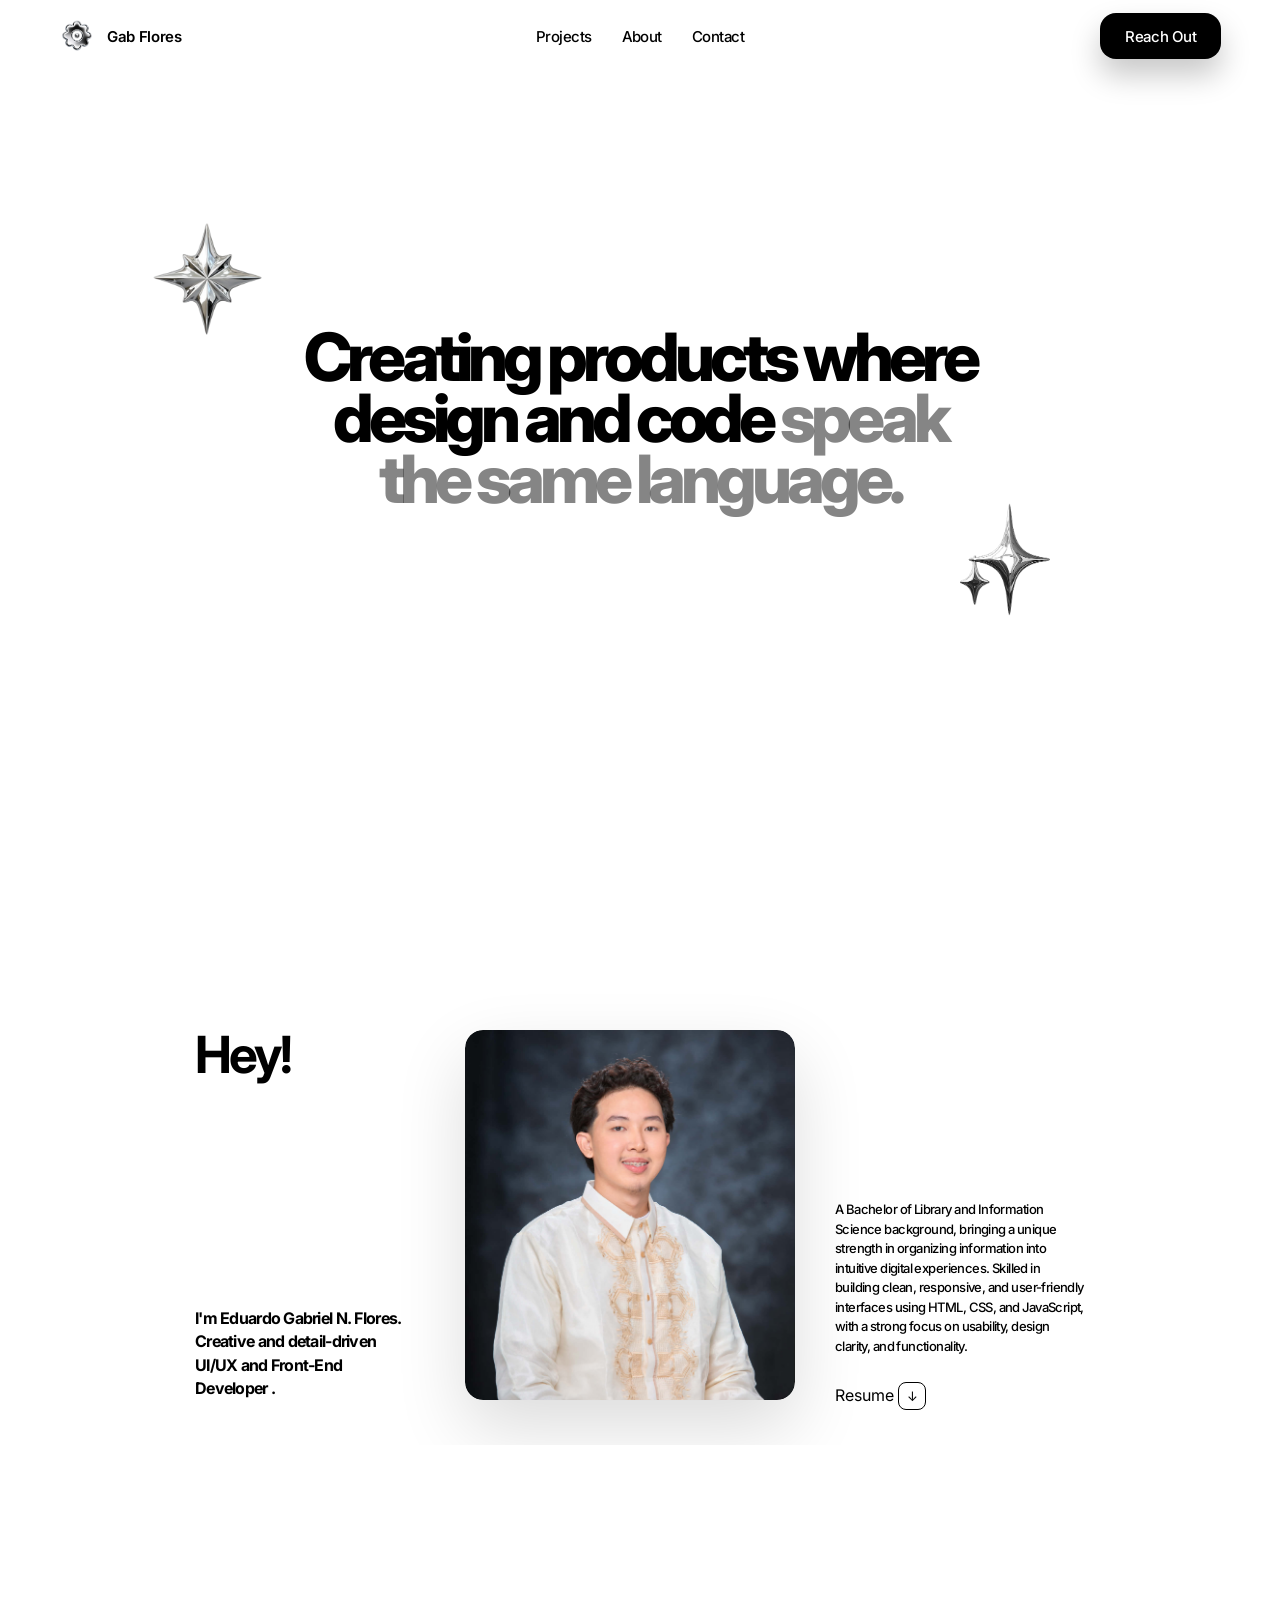
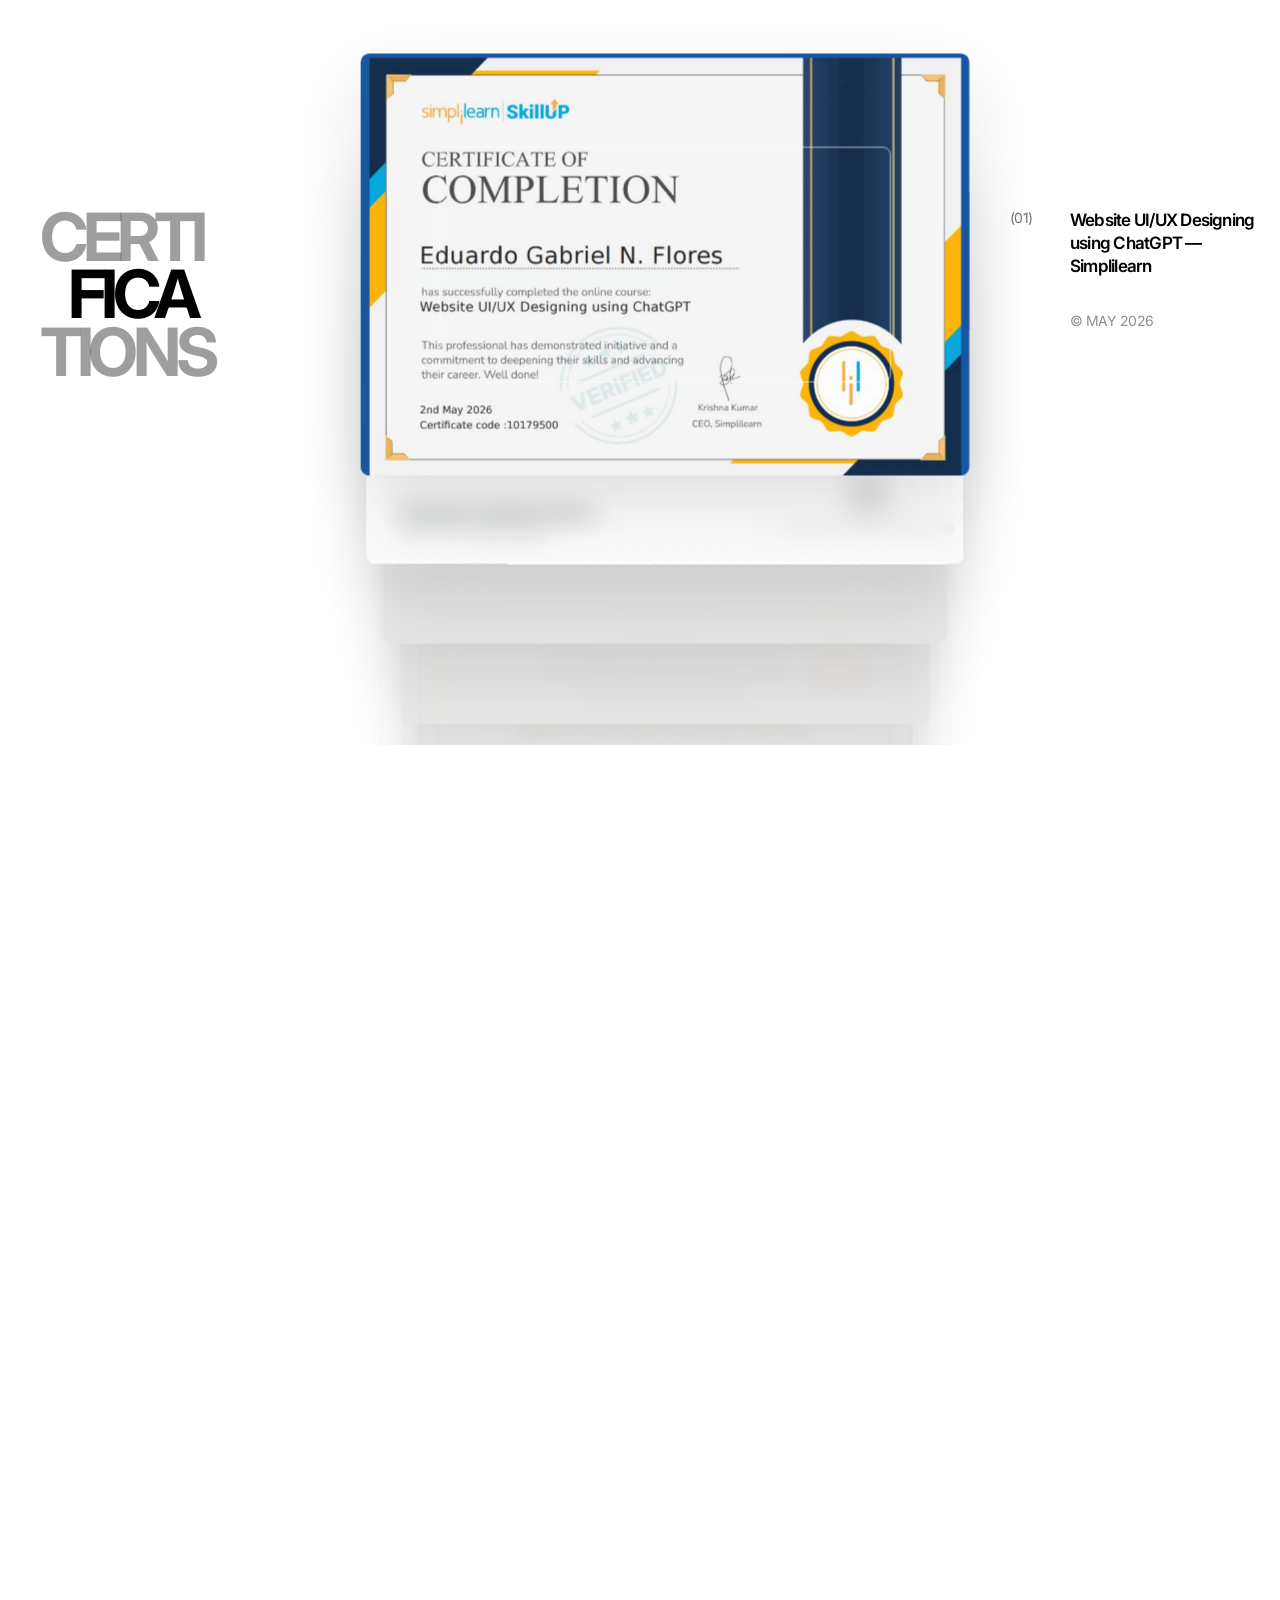
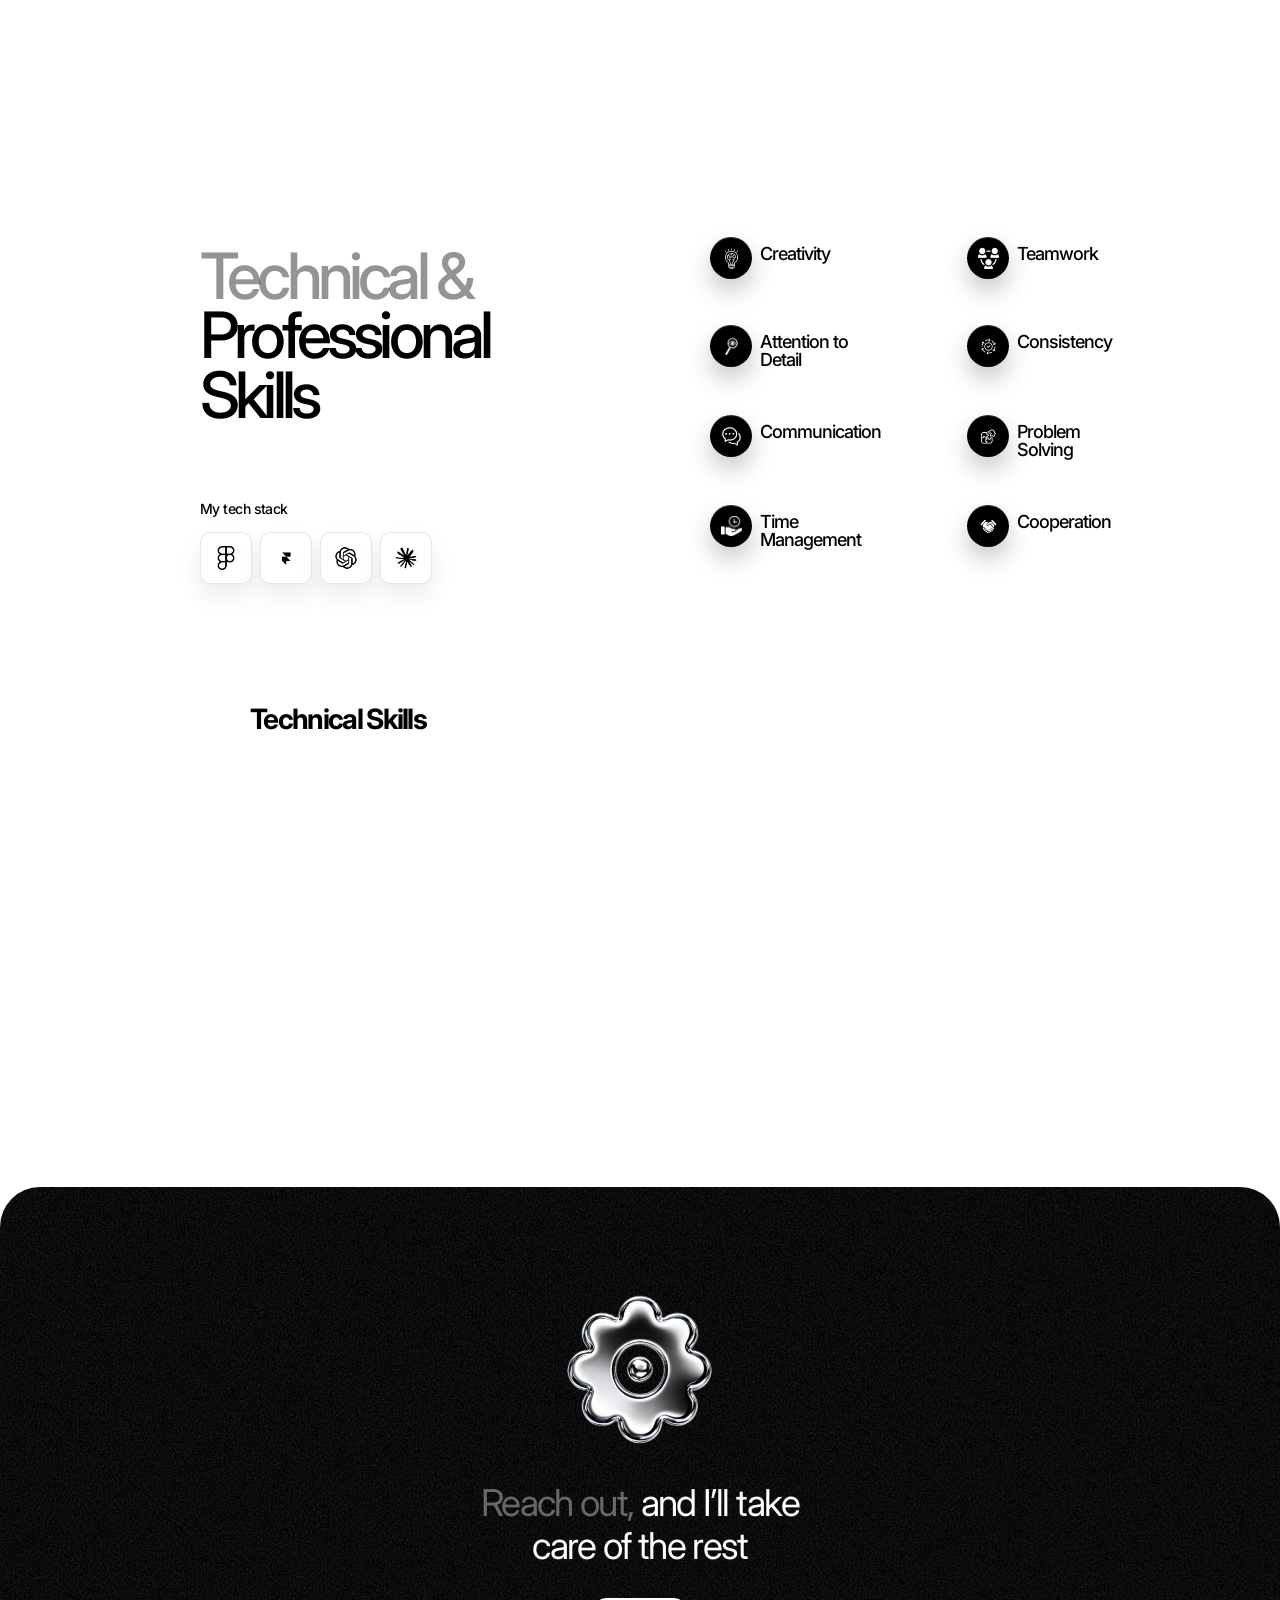
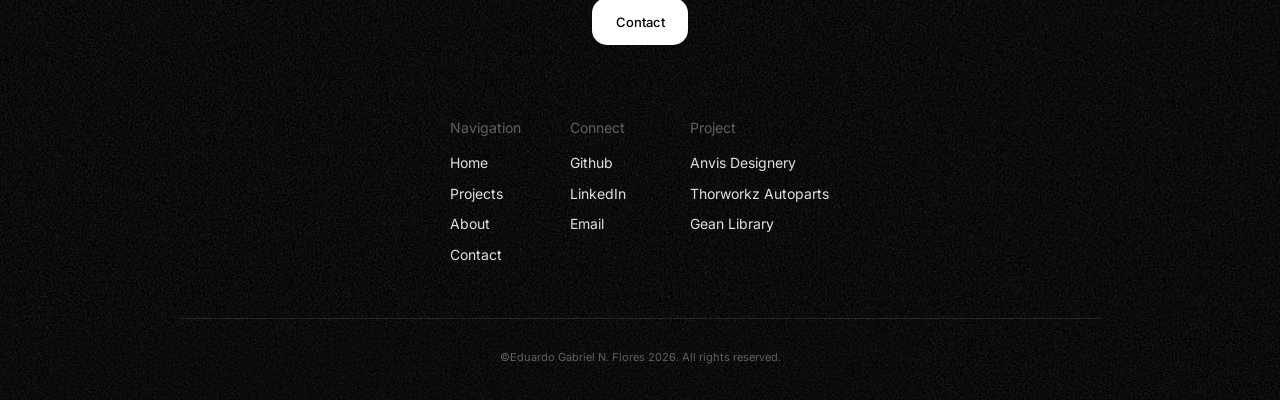
==== commit c763e786: "Improve mobile responsive layout" ====
--- a/about.html
+++ b/about.html
@@ -66,7 +66,6 @@
 
   <img src="image/chrome2.png" alt="" class="about-hero__plus" />
 
-  <p class="about-hero__year">©2026</p>
 </section>
 
   <!-- ABOUT INTRO -->
--- a/style.css
+++ b/style.css
@@ -365,7 +365,7 @@
   height: clamp(160px, 17vw, 200px);
   overflow: hidden;
   border-radius: 0;
-  margin-left: 415px;
+  margin-left: 500px;
   margin-right: 500px;
   margin-bottom: 40px;
   background: #ffffff;
@@ -3294,7 +3294,7 @@
   }
 
   .about-hero__title {
-    font-size: clamp(34px, 11vw, 50px);
+    font-size: clamp(34px, 11vw, 25px);
   }
 
   .about-hero__star {
